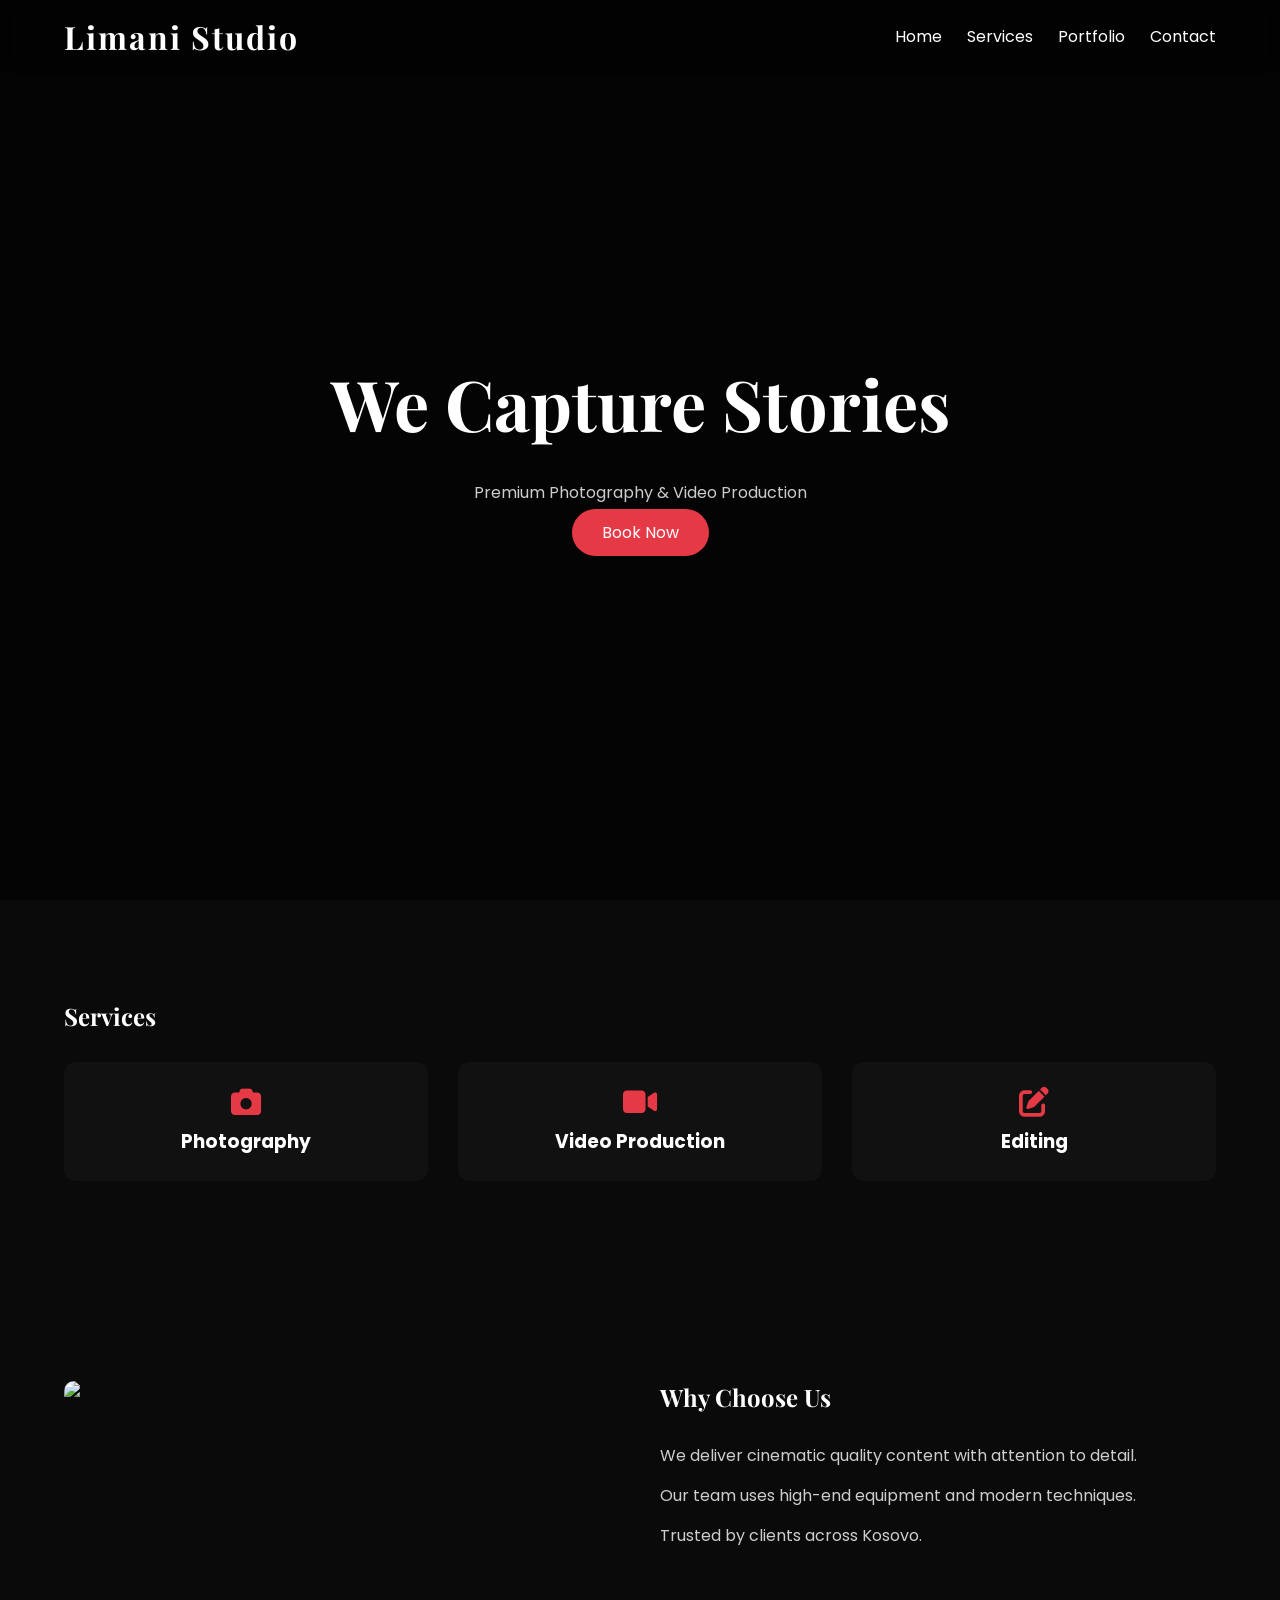
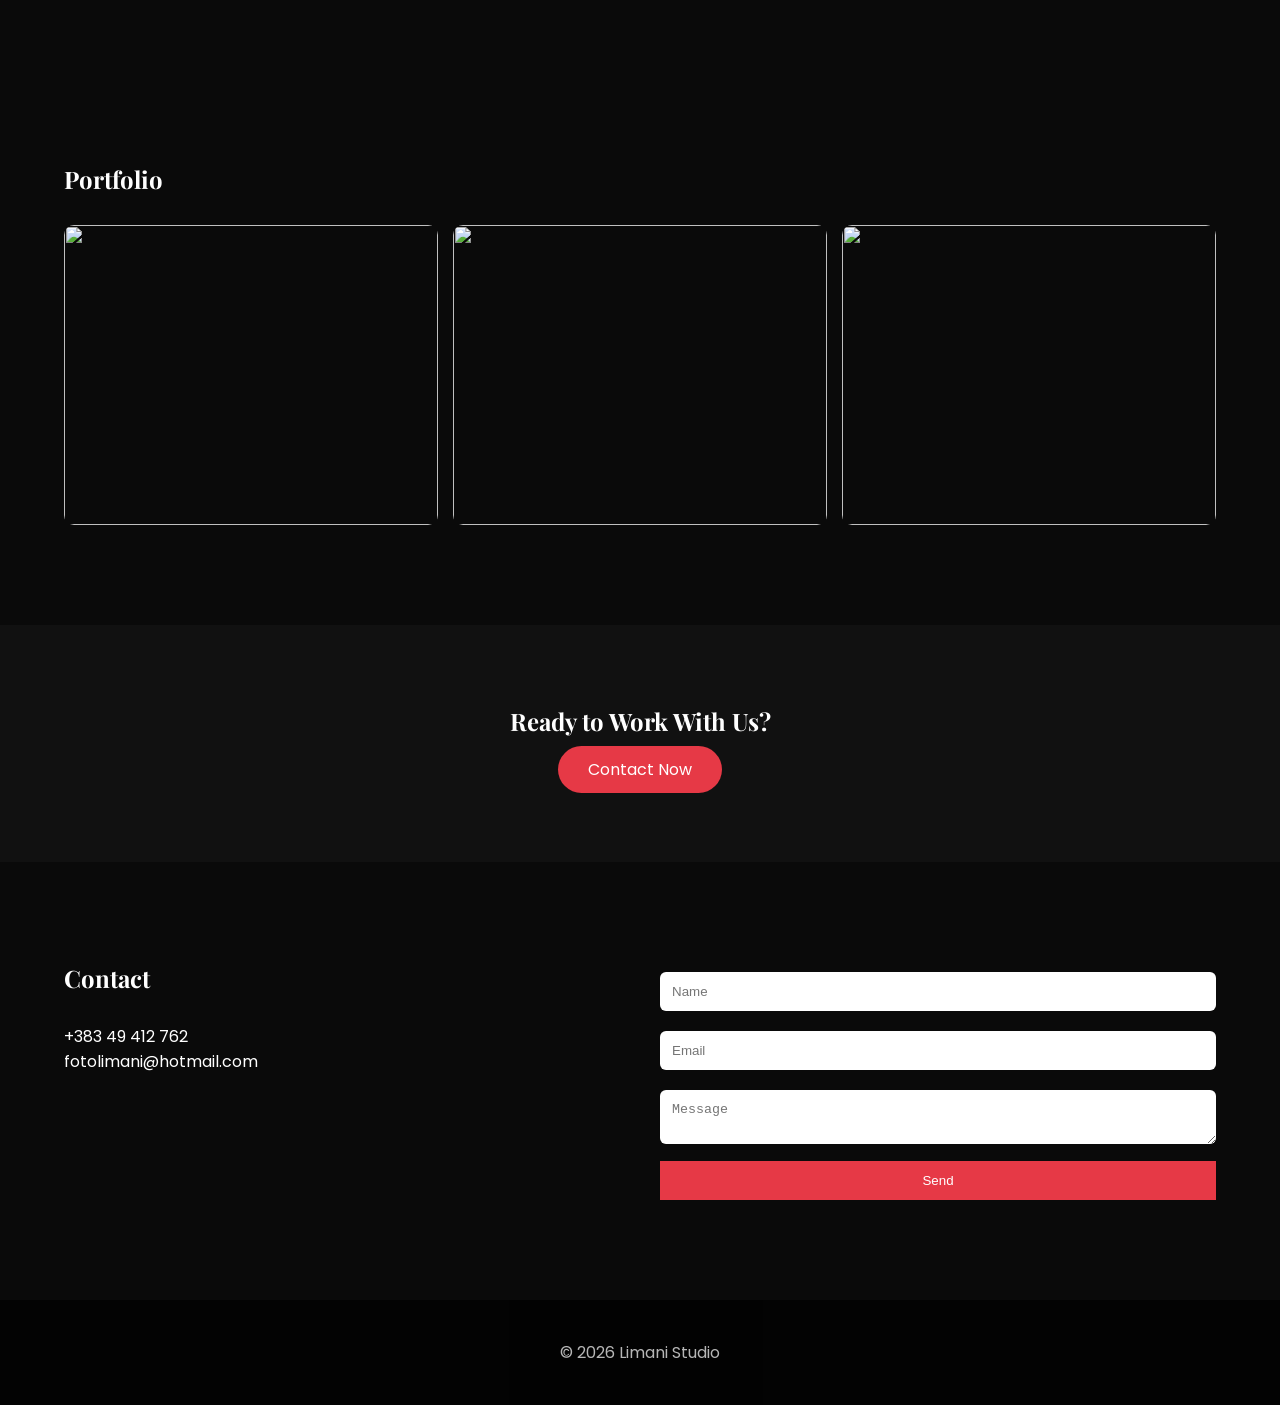
==== index.html @ d1610b99 "Add files via upload" ====
<!DOCTYPE html>
<html lang="sq">
<head>
<meta charset="UTF-8">
<meta name="viewport" content="width=device-width, initial-scale=1.0">

<title>Limani Studio | Photography & Production</title>

<!-- FONTS -->
<link href="https://fonts.googleapis.com/css2?family=Playfair+Display:wght@500;700&family=Poppins:wght@300;400;500;600&display=swap" rel="stylesheet">

<!-- ICONS -->
<link rel="stylesheet" href="https://cdnjs.cloudflare.com/ajax/libs/font-awesome/6.5.0/css/all.min.css">

<style>

/* RESET */
*{margin:0;padding:0;box-sizing:border-box;}

body{
    font-family:'Poppins',sans-serif;
    background:#0a0a0a;
    color:#fff;
    scroll-behavior:smooth;
}

.container{
    width:90%;
    max-width:1200px;
    margin:auto;
}

/* HEADER */
header{
    position:fixed;
    width:100%;
    top:0;
    z-index:1000;
    transition:0.3s;
    background:rgba(0,0,0,0.4);
    backdrop-filter:blur(10px);
}

header.scrolled{
    background:#000;
}

header .container{
    display:flex;
    justify-content:space-between;
    align-items:center;
    padding:15px 0;
}

h1{
    font-family:'Playfair Display',serif;
    letter-spacing:2px;
}

h1 a{
    color: inherit;
    text-decoration:none;
    cursor:pointer;
}

nav ul{
    display:flex;
    list-style:none;
}

nav ul li{
    margin-left:25px;
}

nav a{
    color:#fff;
    text-decoration:none;
    position:relative;
}

nav a::after{
    content:"";
    position:absolute;
    width:0%;
    height:2px;
    background:#e63946;
    left:0;
    bottom:-5px;
    transition:0.3s;
}

nav a:hover::after{
    width:100%;
}

/* HERO */
.hero{
    height:100vh;
    background:url('https://images.unsplash.com/photo-1500530855697-b586d89ba3ee') center/cover no-repeat;
    display:flex;
    align-items:center;
    justify-content:center;
    text-align:center;
    position:relative;
}

.hero::before{
    content:"";
    position:absolute;
    width:100%;
    height:100%;
    background:rgba(0,0,0,0.6);
}

.hero-content{
    position:relative;
    z-index:2;
}

.hero h2{
    font-size:70px;
    font-family:'Playfair Display',serif;
}

.hero p{
    margin:15px 0;
    opacity:0.8;
}

.btn{
    padding:12px 30px;
    background:#e63946;
    color:#fff;
    text-decoration:none;
    border-radius:30px;
    transition:0.3s;
}

.btn:hover{
    background:#ff4d5a;
}

/* SECTIONS */
section{
    padding:100px 0;
}

h2{
    font-family:'Playfair Display',serif;
    margin-bottom:30px;
}

/* SERVICES */
.services-grid{
    display:grid;
    grid-template-columns:repeat(auto-fit,minmax(250px,1fr));
    gap:30px;
}

.service{
    background:#111;
    padding:25px;
    border-radius:12px;
    text-align:center;
    transition:0.3s;
}

.service:hover{
    transform:translateY(-10px);
}

.service i{
    font-size:30px;
    margin-bottom:10px;
    color:#e63946;
}

/* WHY US */
.why{
    display:grid;
    grid-template-columns:1fr 1fr;
    gap:40px;
}

.why img{
    width:100%;
    border-radius:10px;
}

.why-text p{
    margin-bottom:15px;
    opacity:0.8;
}

/* PORTFOLIO */
.gallery{
    display:grid;
    grid-template-columns:repeat(auto-fit,minmax(250px,1fr));
    gap:15px;
}

.gallery img{
    width:100%;
    height:300px;
    object-fit:cover;
    border-radius:10px;
    transition:0.4s;
}

.gallery img:hover{
    transform:scale(1.05);
    filter:brightness(70%);
}

/* CTA */
.cta{
    text-align:center;
    background:#111;
    padding:80px 20px;
}

.cta h2{
    margin-bottom:20px;
}

/* CONTACT */
.contact-grid{
    display:grid;
    grid-template-columns:1fr 1fr;
    gap:40px;
}

.contact-form input,
.contact-form textarea{
    width:100%;
    padding:12px;
    margin:10px 0;
    border:none;
    border-radius:6px;
}

.contact-form button{
    width:100%;
    padding:12px;
    background:#e63946;
    border:none;
    color:white;
}

.contact-info a:hover{
    color:#e63946;
}

/* FOOTER */
footer{
    background:#000;
    padding:40px 0;
    text-align:center;
    opacity:0.7;
}

/* ANIMATION */
.fade{
    opacity:0;
    transform:translateY(20px);
    transition:1s;
}

.fade.show{
    opacity:1;
    transform:translateY(0);
}

/* RESPONSIVE */
@media(max-width:768px){
    .hero h2{font-size:40px;}
    .why{grid-template-columns:1fr;}
    .contact-grid{grid-template-columns:1fr;}
}

</style>
</head>

<body>

<header>
<div class="container">
<h1>Limani Studio</h1>
<nav>
<ul>
<li><a href="#home">Home</a></li>
<li><a href="#services">Services</a></li>
<li><a href="#portfolio">Portfolio</a></li>
<li><a href="#contact">Contact</a></li>
</ul>
</nav>
</div>
</header>

<section id="home" class="hero">
<div class="hero-content fade">
<h2>We Capture Stories</h2>
<p>Premium Photography & Video Production</p>
<a href="#contact" class="btn">Book Now</a>
</div>
</section>

<section id="services" class="fade">
<div class="container">
<h2>Services</h2>
<div class="services-grid">
<div class="service"><i class="fas fa-camera"></i><h3>Photography</h3></div>
<div class="service"><i class="fas fa-video"></i><h3>Video Production</h3></div>
<div class="service"><i class="fas fa-edit"></i><h3>Editing</h3></div>
</div>
</div>
</section>

<section class="fade">
<div class="container why">
<img src="https://images.unsplash.com/photo-1492724441997-5dc865305da7">
<div class="why-text">
<h2>Why Choose Us</h2>
<p>We deliver cinematic quality content with attention to detail.</p>
<p>Our team uses high-end equipment and modern techniques.</p>
<p>Trusted by clients across Kosovo.</p>
</div>
</div>
</section>

<section id="portfolio" class="fade">
<div class="container">
<h2>Portfolio</h2>
<div class="gallery">
<img src="https://images.unsplash.com/photo-1500534314209-a25ddb2bd429">
<img src="https://images.unsplash.com/photo-1472214103451-9374bd1c798e">
<img src="https://images.unsplash.com/photo-1492724441997-5dc865305da7">
</div>
</div>
</section>

<section class="cta fade">
<h2>Ready to Work With Us?</h2>
<a href="#contact" class="btn">Contact Now</a>
</section>

<section id="contact" class="fade">
<div class="container contact-grid">
<div>
<h2>Contact</h2>
<p>+383 49 412 762</p>
<p>fotolimani@hotmail.com</p>
</div>
<div class="contact-form">
<form action="https://formspree.io/f/xzdkevre" method="POST">
<input type="text" name="name" placeholder="Name">
<input type="email" name="email" placeholder="Email">
<textarea name="message" placeholder="Message"></textarea>
<button>Send</button>
</form>
</div>
</div>
</section>

<footer>
<p>&copy; 2026 Limani Studio</p>
</footer>

<script>

// Header scroll
window.addEventListener('scroll',()=>{
document.querySelector('header').classList.toggle('scrolled',window.scrollY>50);
});

// Fade animation
const fades=document.querySelectorAll('.fade');

window.addEventListener('scroll',()=>{
fades.forEach(el=>{
const top=el.getBoundingClientRect().top;
if(top<window.innerHeight-100){
el.classList.add('show');
}
});
});

</script>

</body>
</html>
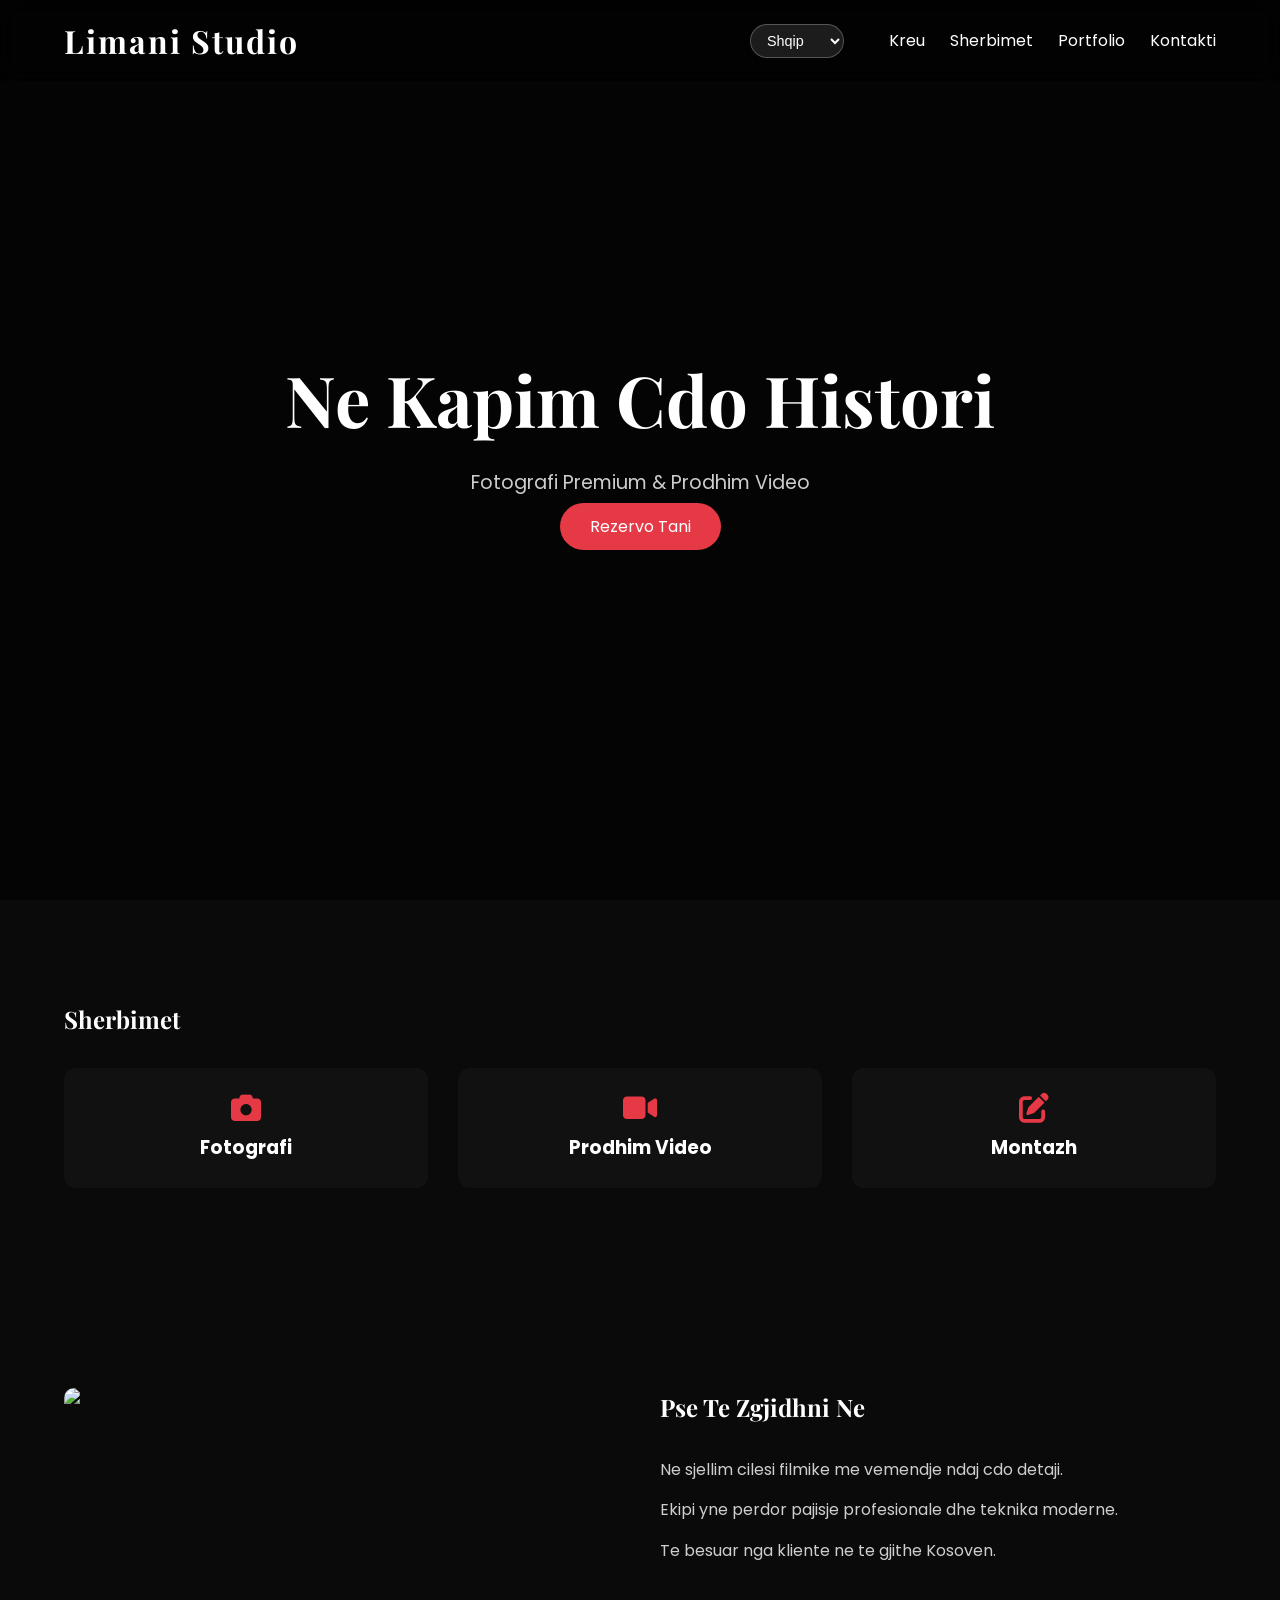
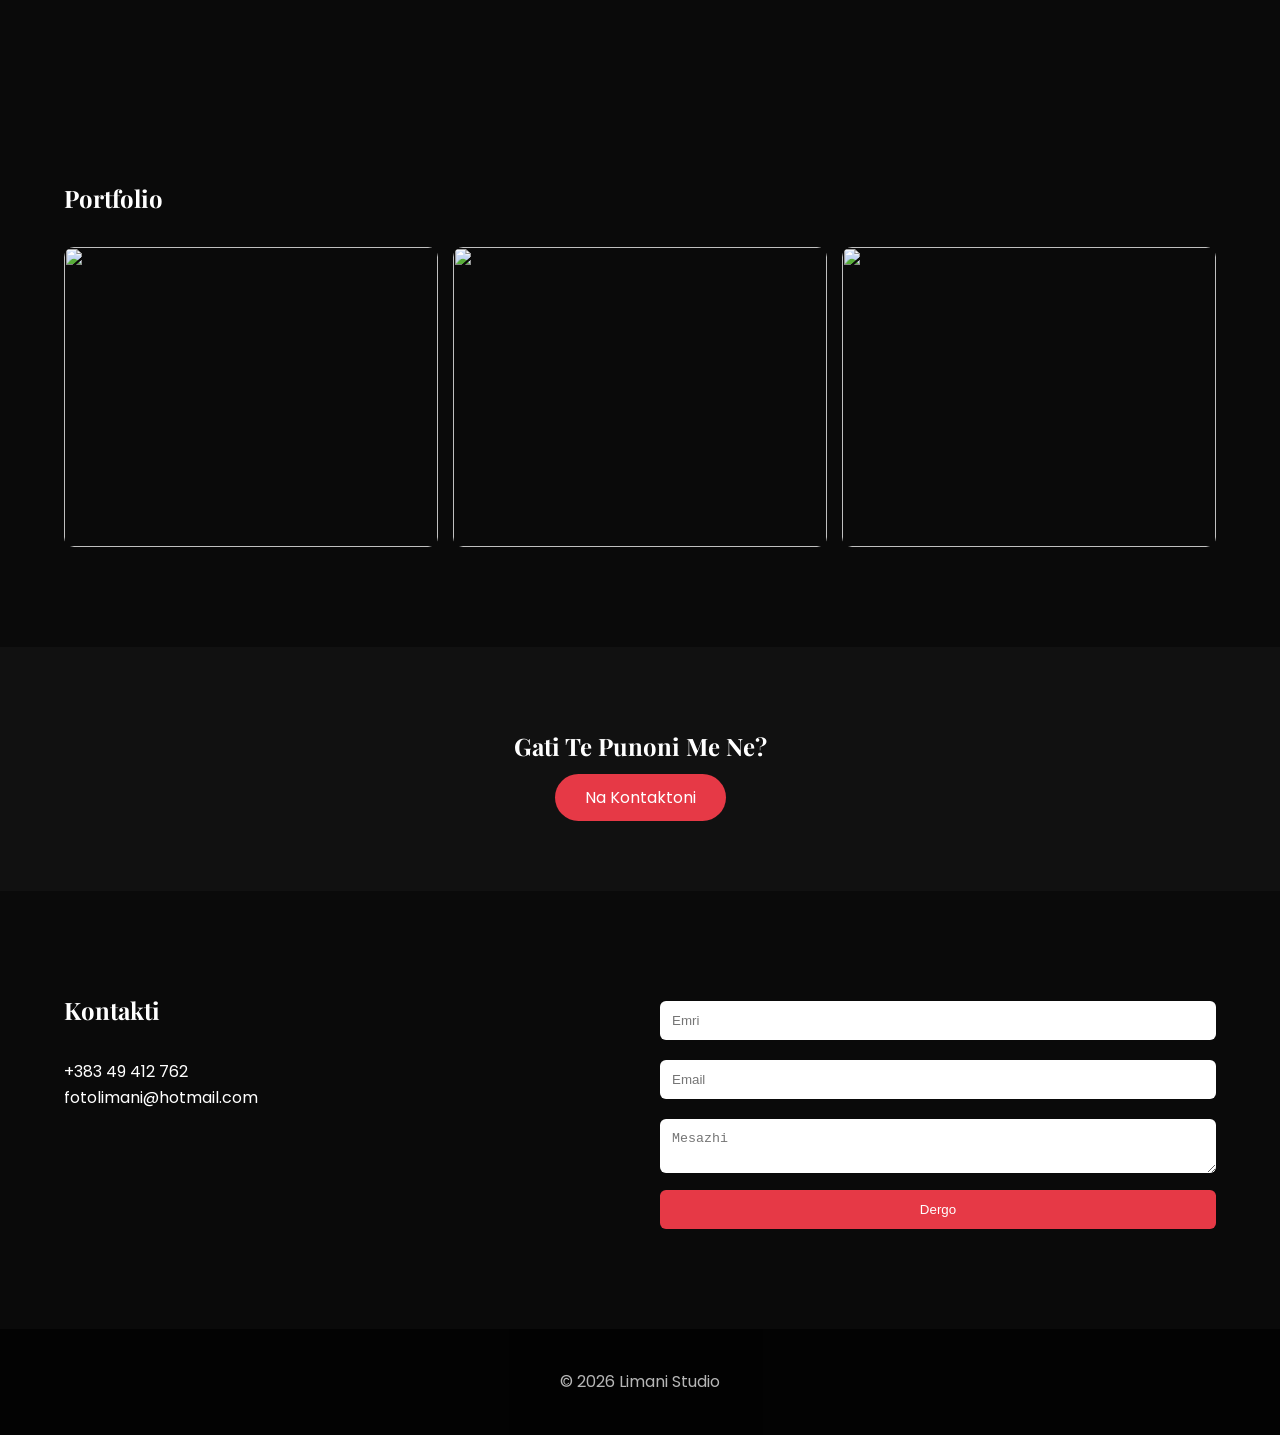
==== commit 6e65e928: "Add files via upload" ====
--- a/index.html
+++ b/index.html
@@ -21,6 +21,8 @@
     font-family:'Poppins',sans-serif;
     background:#0a0a0a;
     color:#fff;
+    line-height:1.6;
+    overflow-x:hidden;
     scroll-behavior:smooth;
 }
 
@@ -50,6 +52,8 @@
     justify-content:space-between;
     align-items:center;
     padding:15px 0;
+    position:relative;
+    gap:20px;
 }
 
 h1{
@@ -66,6 +70,7 @@
 nav ul{
     display:flex;
     list-style:none;
+    align-items:center;
 }
 
 nav ul li{
@@ -93,6 +98,36 @@
     width:100%;
 }
 
+.menu-toggle{
+    display:none;
+    border:none;
+    background:transparent;
+    color:#fff;
+    font-size:26px;
+    cursor:pointer;
+}
+
+.header-actions{
+    display:flex;
+    align-items:center;
+    gap:12px;
+    margin-left:auto;
+}
+
+.language-switcher{
+    background:rgba(255,255,255,0.1);
+    border:1px solid rgba(255,255,255,0.25);
+    color:#fff;
+    border-radius:20px;
+    padding:7px 12px;
+    font-size:0.9rem;
+    outline:none;
+}
+
+.language-switcher option{
+    color:#111;
+}
+
 /* HERO */
 .hero{
     height:100vh;
@@ -118,12 +153,14 @@
 }
 
 .hero h2{
-    font-size:70px;
+    font-size:clamp(2.3rem,7vw,4.4rem);
+    line-height:1.1;
     font-family:'Playfair Display',serif;
 }
 
 .hero p{
     margin:15px 0;
+    font-size:clamp(1rem,2.2vw,1.2rem);
     opacity:0.8;
 }
 
@@ -142,7 +179,7 @@
 
 /* SECTIONS */
 section{
-    padding:100px 0;
+    padding:clamp(70px,10vw,100px) 0;
 }
 
 h2{
@@ -201,7 +238,7 @@
 
 .gallery img{
     width:100%;
-    height:300px;
+    height:clamp(220px,32vw,300px);
     object-fit:cover;
     border-radius:10px;
     transition:0.4s;
@@ -244,6 +281,7 @@
     padding:12px;
     background:#e63946;
     border:none;
+    border-radius:6px;
     color:white;
 }
 
@@ -272,10 +310,110 @@
 }
 
 /* RESPONSIVE */
+@media(max-width:992px){
+    .hero{
+        min-height:100svh;
+        height:auto;
+        padding:120px 0 80px;
+    }
+
+    .why{
+        grid-template-columns:1fr;
+    }
+}
+
 @media(max-width:768px){
-    .hero h2{font-size:40px;}
-    .why{grid-template-columns:1fr;}
-    .contact-grid{grid-template-columns:1fr;}
+    header .container{
+        padding:14px 0;
+    }
+
+    .header-actions{
+        gap:10px;
+    }
+
+    .language-switcher{
+        padding:6px 10px;
+        font-size:0.85rem;
+    }
+
+    .menu-toggle{
+        display:block;
+    }
+
+    nav{
+        position:absolute;
+        top:100%;
+        left:0;
+        width:100%;
+        background:rgba(0,0,0,0.95);
+        border-top:1px solid rgba(255,255,255,0.08);
+    }
+
+    nav ul{
+        flex-direction:column;
+        align-items:stretch;
+        max-height:0;
+        opacity:0;
+        overflow:hidden;
+        transition:max-height 0.35s ease, opacity 0.25s ease;
+    }
+
+    nav.open ul{
+        max-height:320px;
+        opacity:1;
+        padding:8px 0;
+    }
+
+    nav ul li{
+        margin:0;
+        border-top:1px solid rgba(255,255,255,0.08);
+    }
+
+    nav ul li a{
+        display:block;
+        padding:14px 5%;
+    }
+
+    .contact-grid{
+        grid-template-columns:1fr;
+    }
+
+    .gallery{
+        grid-template-columns:repeat(auto-fit,minmax(180px,1fr));
+    }
+}
+
+@media(max-width:480px){
+    .container{
+        width:92%;
+    }
+
+    h1{
+        font-size:1.2rem;
+    }
+
+    .header-actions{
+        gap:8px;
+    }
+
+    .language-switcher{
+        width:72px;
+    }
+
+    .hero{
+        min-height:92svh;
+        padding:110px 0 60px;
+    }
+
+    .btn{
+        display:inline-block;
+        width:100%;
+        max-width:260px;
+    }
+
+    section{
+        padding:65px 0;
+    }
 }
 
 </style>
@@ -286,12 +424,19 @@
 <header>
 <div class="container">
 <h1>Limani Studio</h1>
+<div class="header-actions">
+<select id="languageSwitcher" class="language-switcher" aria-label="Select language">
+<option value="sq">Shqip</option>
+<option value="en">English</option>
+</select>
+<button class="menu-toggle" aria-label="Open menu" aria-expanded="false"><i class="fas fa-bars"></i></button>
+</div>
 <nav>
 <ul>
-<li><a href="#home">Home</a></li>
-<li><a href="#services">Services</a></li>
-<li><a href="#portfolio">Portfolio</a></li>
-<li><a href="#contact">Contact</a></li>
+<li><a href="#home" data-i18n="navHome">Kreu</a></li>
+<li><a href="#services" data-i18n="navServices">Sherbimet</a></li>
+<li><a href="#portfolio" data-i18n="navPortfolio">Portfolio</a></li>
+<li><a href="#contact" data-i18n="navContact">Kontakti</a></li>
 </ul>
 </nav>
 </div>
@@ -299,19 +444,19 @@
 
 <section id="home" class="hero">
 <div class="hero-content fade">
-<h2>We Capture Stories</h2>
-<p>Premium Photography & Video Production</p>
-<a href="#contact" class="btn">Book Now</a>
+<h2 data-i18n="heroTitle">Ne Kapim Cdo Histori</h2>
+<p data-i18n="heroSubtitle">Fotografi Premium & Prodhim Video</p>
+<a href="#contact" class="btn" data-i18n="bookNow">Rezervo Tani</a>
 </div>
 </section>
 
 <section id="services" class="fade">
 <div class="container">
-<h2>Services</h2>
+<h2 data-i18n="servicesTitle">Sherbimet</h2>
 <div class="services-grid">
-<div class="service"><i class="fas fa-camera"></i><h3>Photography</h3></div>
-<div class="service"><i class="fas fa-video"></i><h3>Video Production</h3></div>
-<div class="service"><i class="fas fa-edit"></i><h3>Editing</h3></div>
+<div class="service"><i class="fas fa-camera"></i><h3 data-i18n="servicePhoto">Fotografi</h3></div>
+<div class="service"><i class="fas fa-video"></i><h3 data-i18n="serviceVideo">Prodhim Video</h3></div>
+<div class="service"><i class="fas fa-edit"></i><h3 data-i18n="serviceEdit">Montazh</h3></div>
 </div>
 </div>
 </section>
@@ -320,17 +465,17 @@
 <div class="container why">
 <img src="https://images.unsplash.com/photo-1492724441997-5dc865305da7">
 <div class="why-text">
-<h2>Why Choose Us</h2>
-<p>We deliver cinematic quality content with attention to detail.</p>
-<p>Our team uses high-end equipment and modern techniques.</p>
-<p>Trusted by clients across Kosovo.</p>
+<h2 data-i18n="whyTitle">Pse Te Zgjidhni Ne</h2>
+<p data-i18n="whyP1">Ne sjellim cilesi filmike me vemendje ndaj cdo detaji.</p>
+<p data-i18n="whyP2">Ekipi yne perdor pajisje profesionale dhe teknika moderne.</p>
+<p data-i18n="whyP3">Te besuar nga kliente ne te gjithe Kosoven.</p>
 </div>
 </div>
 </section>
 
 <section id="portfolio" class="fade">
 <div class="container">
-<h2>Portfolio</h2>
+<h2 data-i18n="portfolioTitle">Portfolio</h2>
 <div class="gallery">
 <img src="https://images.unsplash.com/photo-1500534314209-a25ddb2bd429">
 <img src="https://images.unsplash.com/photo-1472214103451-9374bd1c798e">
@@ -340,30 +485,30 @@
 </section>
 
 <section class="cta fade">
-<h2>Ready to Work With Us?</h2>
-<a href="#contact" class="btn">Contact Now</a>
+<h2 data-i18n="ctaTitle">Gati Te Punoni Me Ne?</h2>
+<a href="#contact" class="btn" data-i18n="contactNow">Na Kontaktoni</a>
 </section>
 
 <section id="contact" class="fade">
 <div class="container contact-grid">
 <div>
-<h2>Contact</h2>
+<h2 data-i18n="contactTitle">Kontakti</h2>
 <p>+383 49 412 762</p>
 <p>fotolimani@hotmail.com</p>
 </div>
 <div class="contact-form">
 <form action="https://formspree.io/f/xzdkevre" method="POST">
-<input type="text" name="name" placeholder="Name">
-<input type="email" name="email" placeholder="Email">
-<textarea name="message" placeholder="Message"></textarea>
-<button>Send</button>
+<input type="text" name="name" placeholder="Emri" data-i18n-placeholder="namePlaceholder">
+<input type="email" name="email" placeholder="Email" data-i18n-placeholder="emailPlaceholder">
+<textarea name="message" placeholder="Mesazhi" data-i18n-placeholder="messagePlaceholder"></textarea>
+<button data-i18n="sendBtn">Dergo</button>
 </form>
 </div>
 </div>
 </section>
 
 <footer>
-<p>&copy; 2026 Limani Studio</p>
+<p data-i18n="footerText">&copy; 2026 Limani Studio</p>
 </footer>
 
 <script>
@@ -371,6 +516,114 @@
 // Header scroll
 window.addEventListener('scroll',()=>{
 document.querySelector('header').classList.toggle('scrolled',window.scrollY>50);
+});
+
+// Language switcher
+const languageSwitcher=document.getElementById('languageSwitcher');
+
+const translations={
+sq:{
+pageTitle:'Limani Studio | Fotografi & Prodhim',
+navHome:'Kreu',
+navServices:'Sherbimet',
+navPortfolio:'Portfolio',
+navContact:'Kontakti',
+heroTitle:'Ne Kapim Cdo Histori',
+heroSubtitle:'Fotografi Premium & Prodhim Video',
+bookNow:'Rezervo Tani',
+servicesTitle:'Sherbimet',
+servicePhoto:'Fotografi',
+serviceVideo:'Prodhim Video',
+serviceEdit:'Montazh',
+whyTitle:'Pse Te Zgjidhni Ne',
+whyP1:'Ne sjellim cilesi filmike me vemendje ndaj cdo detaji.',
+whyP2:'Ekipi yne perdor pajisje profesionale dhe teknika moderne.',
+whyP3:'Te besuar nga kliente ne te gjithe Kosoven.',
+portfolioTitle:'Portfolio',
+ctaTitle:'Gati Te Punoni Me Ne?',
+contactNow:'Na Kontaktoni',
+contactTitle:'Kontakti',
+namePlaceholder:'Emri',
+emailPlaceholder:'Email',
+messagePlaceholder:'Mesazhi',
+sendBtn:'Dergo',
+footerText:'© 2026 Limani Studio'
+},
+en:{
+pageTitle:'Limani Studio | Photography & Production',
+navHome:'Home',
+navServices:'Services',
+navPortfolio:'Portfolio',
+navContact:'Contact',
+heroTitle:'We Capture Stories',
+heroSubtitle:'Premium Photography & Video Production',
+bookNow:'Book Now',
+servicesTitle:'Services',
+servicePhoto:'Photography',
+serviceVideo:'Video Production',
+serviceEdit:'Editing',
+whyTitle:'Why Choose Us',
+whyP1:'We deliver cinematic quality content with attention to detail.',
+whyP2:'Our team uses high-end equipment and modern techniques.',
+whyP3:'Trusted by clients across Kosovo.',
+portfolioTitle:'Portfolio',
+ctaTitle:'Ready to Work With Us?',
+contactNow:'Contact Now',
+contactTitle:'Contact',
+namePlaceholder:'Name',
+emailPlaceholder:'Email',
+messagePlaceholder:'Message',
+sendBtn:'Send',
+footerText:'© 2026 Limani Studio'
+}
+};
+
+function applyLanguage(lang){
+const safeLang=translations[lang]?lang:'sq';
+document.documentElement.lang=safeLang;
+document.title=translations[safeLang].pageTitle;
+
+document.querySelectorAll('[data-i18n]').forEach(el=>{
+const key=el.getAttribute('data-i18n');
+if(translations[safeLang][key]){
+el.textContent=translations[safeLang][key];
+}
+});
+
+document.querySelectorAll('[data-i18n-placeholder]').forEach(el=>{
+const key=el.getAttribute('data-i18n-placeholder');
+if(translations[safeLang][key]){
+el.setAttribute('placeholder',translations[safeLang][key]);
+}
+});
+
+languageSwitcher.value=safeLang;
+localStorage.setItem('siteLanguage',safeLang);
+}
+
+const savedLang=localStorage.getItem('siteLanguage')||'sq';
+applyLanguage(savedLang);
+
+languageSwitcher.addEventListener('change',e=>{
+applyLanguage(e.target.value);
+});
+
+// Mobile menu toggle
+const menuToggle=document.querySelector('.menu-toggle');
+const nav=document.querySelector('nav');
+
+menuToggle.addEventListener('click',()=>{
+const isOpen=nav.classList.toggle('open');
+menuToggle.setAttribute('aria-expanded',String(isOpen));
+});
+
+document.querySelectorAll('nav a').forEach(link=>{
+link.addEventListener('click',()=>{
+if(nav.classList.contains('open')){
+nav.classList.remove('open');
+menuToggle.setAttribute('aria-expanded','false');
+}
+});
 });
 
 // Fade animation
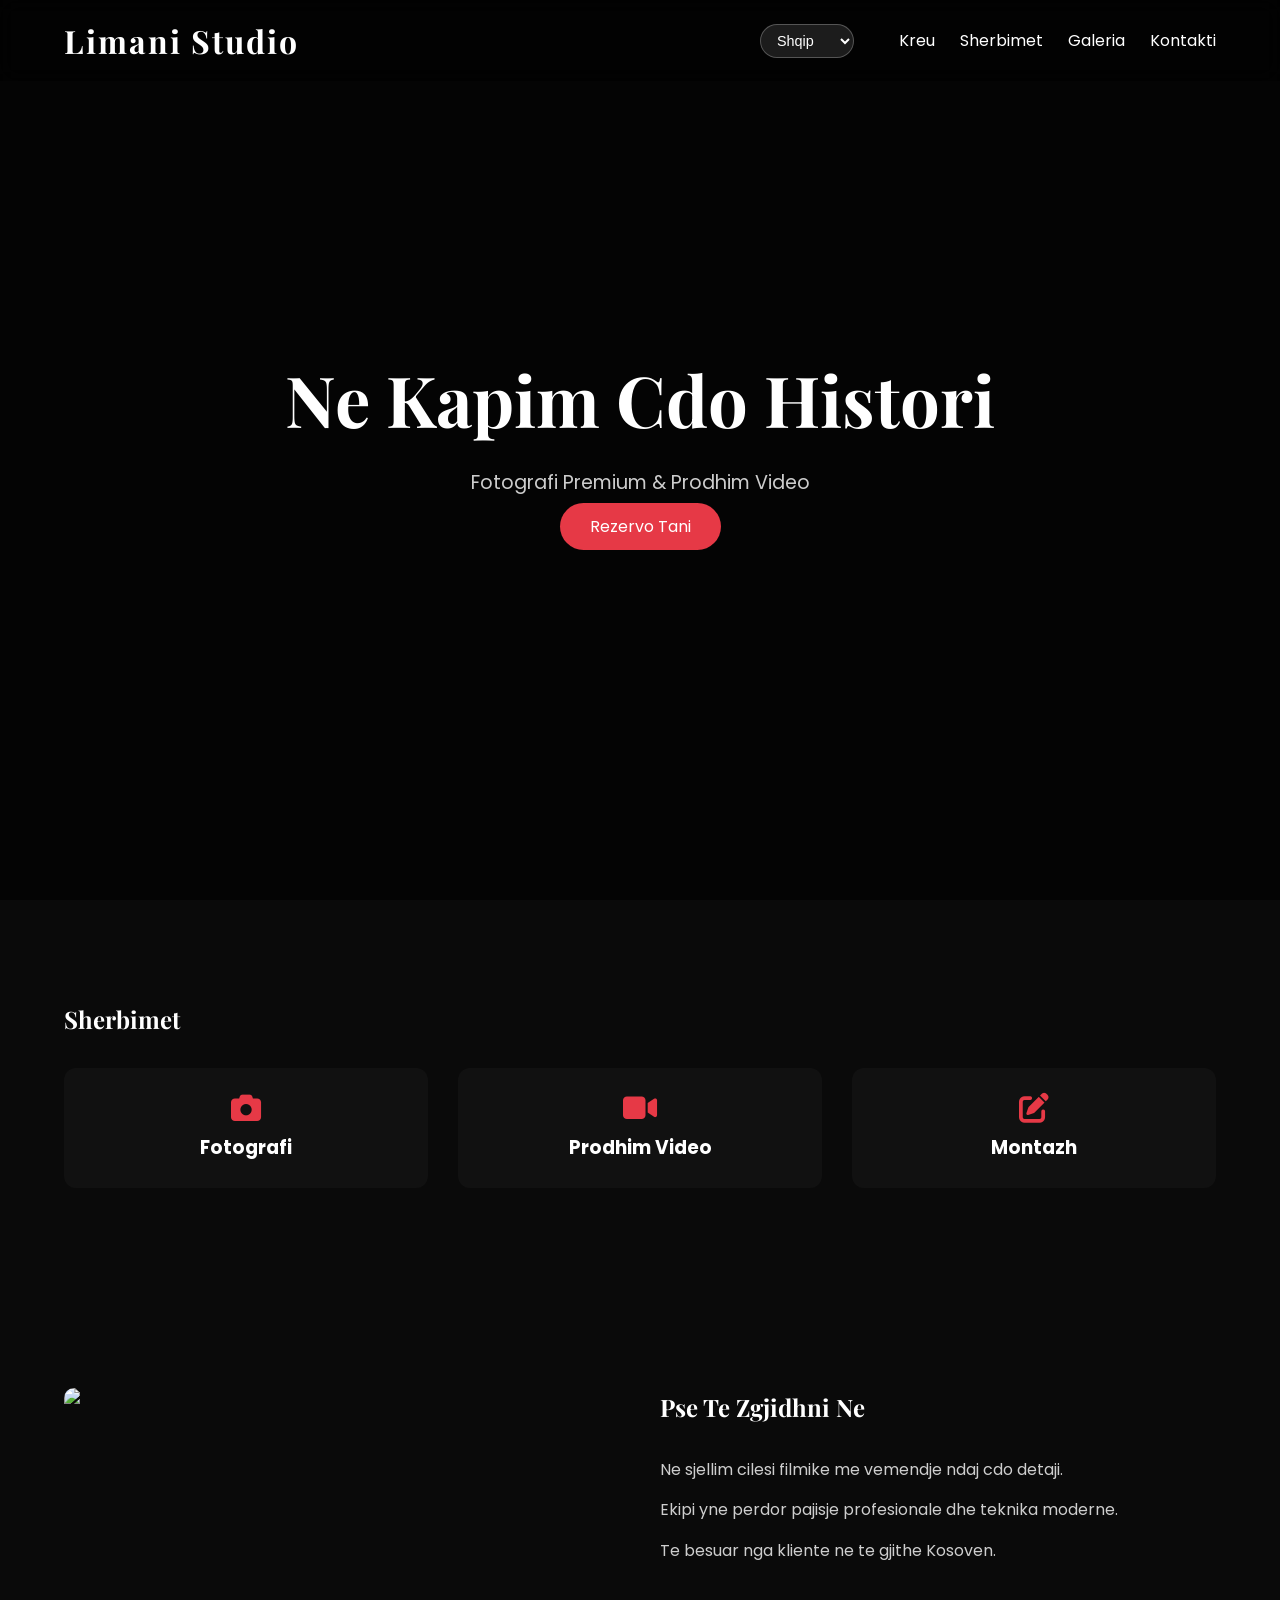
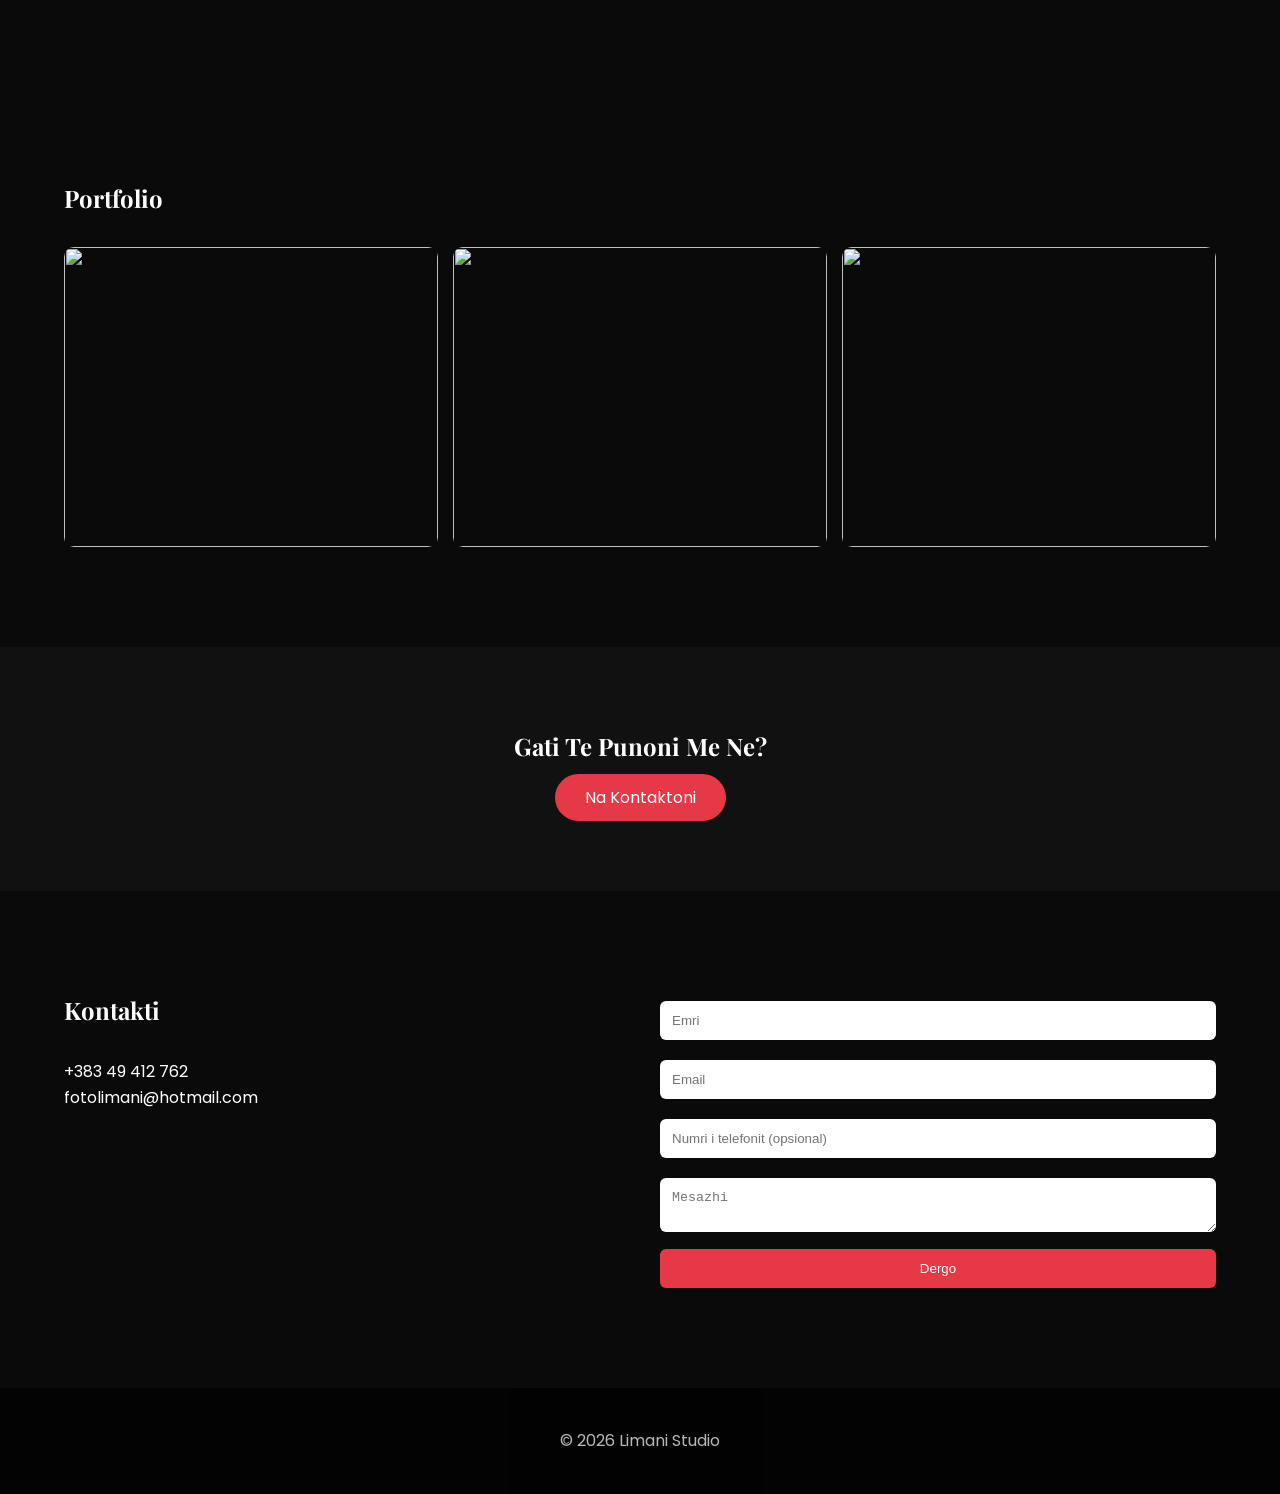
==== commit 903fe093: "Add files via upload" ====
--- a/index.html
+++ b/index.html
@@ -500,6 +500,7 @@
 <form action="https://formspree.io/f/xzdkevre" method="POST">
 <input type="text" name="name" placeholder="Emri" data-i18n-placeholder="namePlaceholder">
 <input type="email" name="email" placeholder="Email" data-i18n-placeholder="emailPlaceholder">
+<input type="tel" name="phone" placeholder="Numri i telefonit (opsional)" data-i18n-placeholder="phonePlaceholder">
 <textarea name="message" placeholder="Mesazhi" data-i18n-placeholder="messagePlaceholder"></textarea>
 <button data-i18n="sendBtn">Dergo</button>
 </form>
@@ -526,7 +527,7 @@
 pageTitle:'Limani Studio | Fotografi & Prodhim',
 navHome:'Kreu',
 navServices:'Sherbimet',
-navPortfolio:'Portfolio',
+navPortfolio:'Galeria',
 navContact:'Kontakti',
 heroTitle:'Ne Kapim Cdo Histori',
 heroSubtitle:'Fotografi Premium & Prodhim Video',
@@ -545,6 +546,7 @@
 contactTitle:'Kontakti',
 namePlaceholder:'Emri',
 emailPlaceholder:'Email',
+phonePlaceholder:'Numri i telefonit (opsional)',
 messagePlaceholder:'Mesazhi',
 sendBtn:'Dergo',
 footerText:'© 2026 Limani Studio'
@@ -553,7 +555,7 @@
 pageTitle:'Limani Studio | Photography & Production',
 navHome:'Home',
 navServices:'Services',
-navPortfolio:'Portfolio',
+navPortfolio:'Gallery',
 navContact:'Contact',
 heroTitle:'We Capture Stories',
 heroSubtitle:'Premium Photography & Video Production',
@@ -572,6 +574,7 @@
 contactTitle:'Contact',
 namePlaceholder:'Name',
 emailPlaceholder:'Email',
+phonePlaceholder:'Phone number (optional)',
 messagePlaceholder:'Message',
 sendBtn:'Send',
 footerText:'© 2026 Limani Studio'
@@ -639,6 +642,29 @@
 });
 
 </script>
+<script src="https://upload-widget.cloudinary.com/global/all.js"></script>
+
+<script>
+function openUpload(){
+  cloudinary.openUploadWidget({
+    cloudName: 'YOUR_CLOUD_NAME',
+    uploadPreset: 'YOUR_UPLOAD_PRESET',
+    multiple: true
+  },
+  (error, result) => {
+    if (!error && result && result.event === "success") {
+      const img = document.createElement("img");
+      img.src = result.info.secure_url;
+      img.style.width = "100%";
+      img.style.height = "300px";
+      img.style.objectFit = "cover";
+      img.style.borderRadius = "10px";
+
+      document.querySelector(".gallery").appendChild(img);
+    }
+  });
+}
+</script>
 
 </body>
 </html>
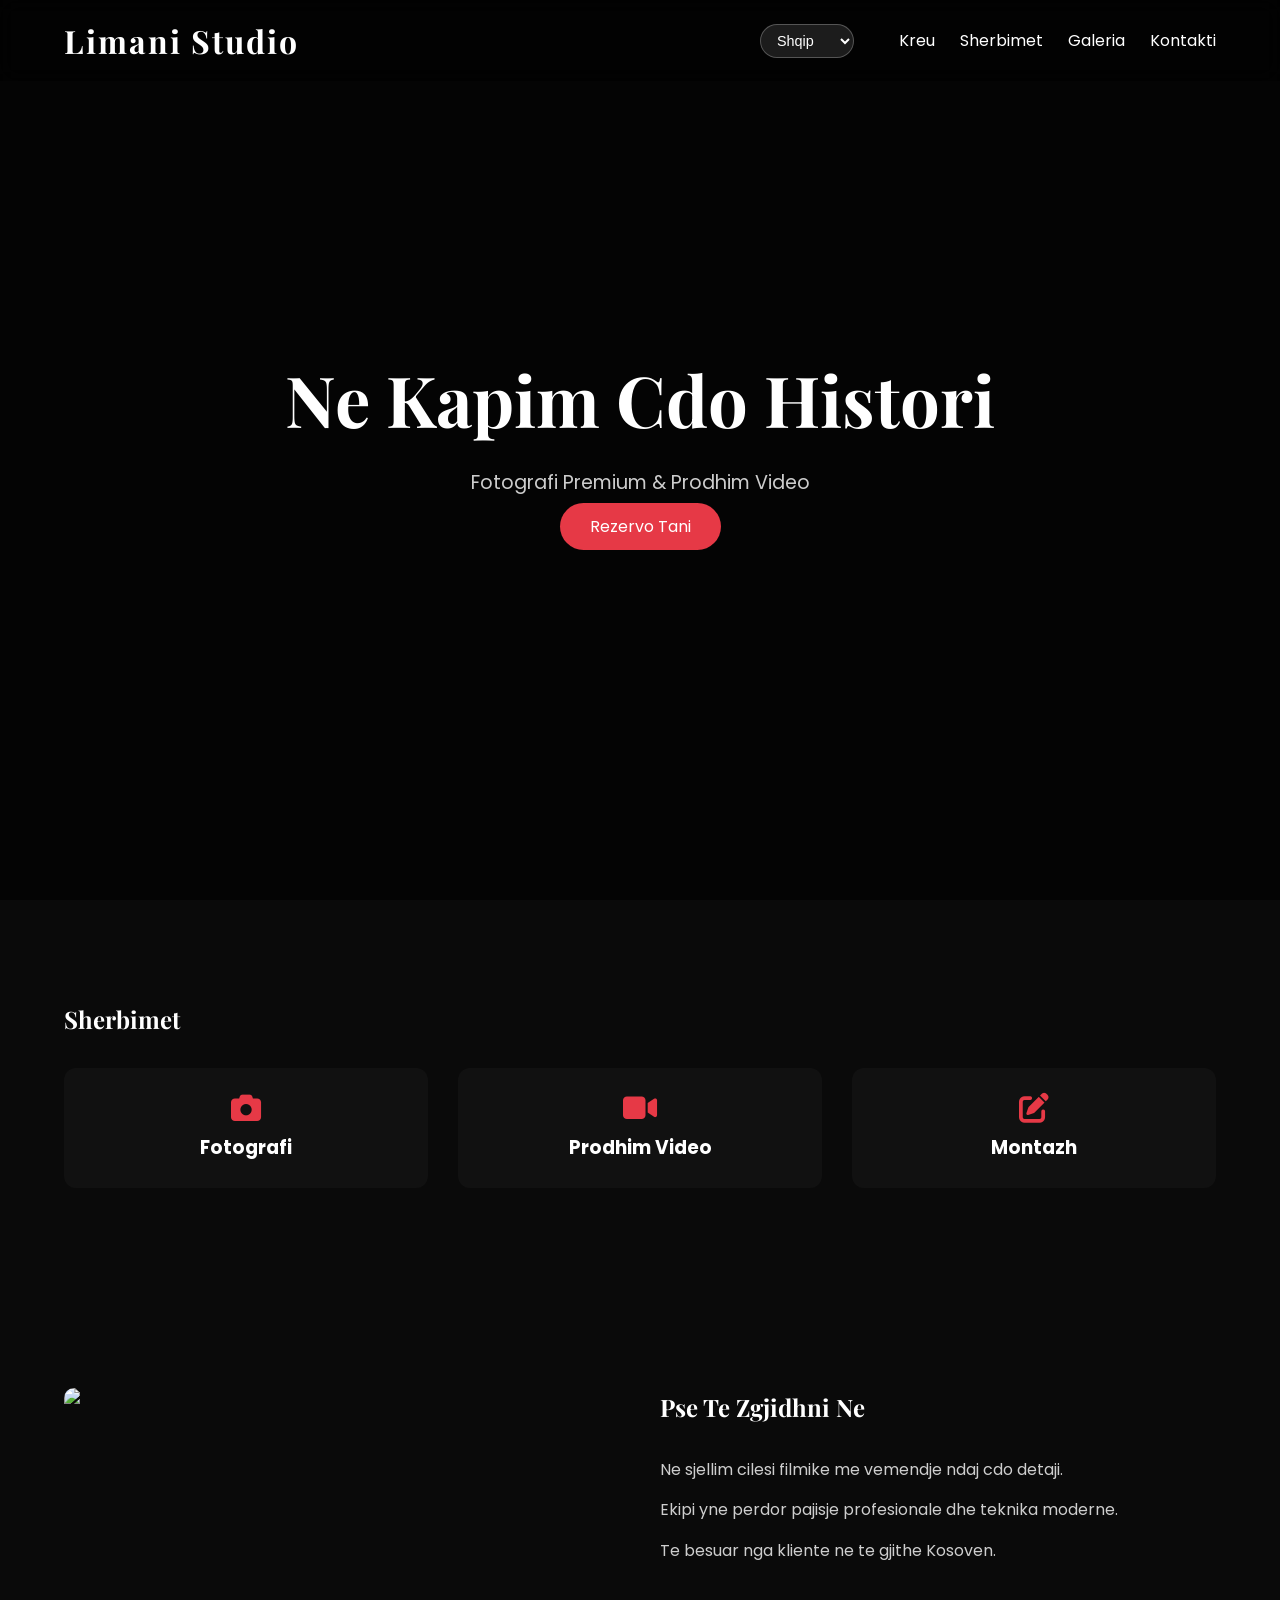
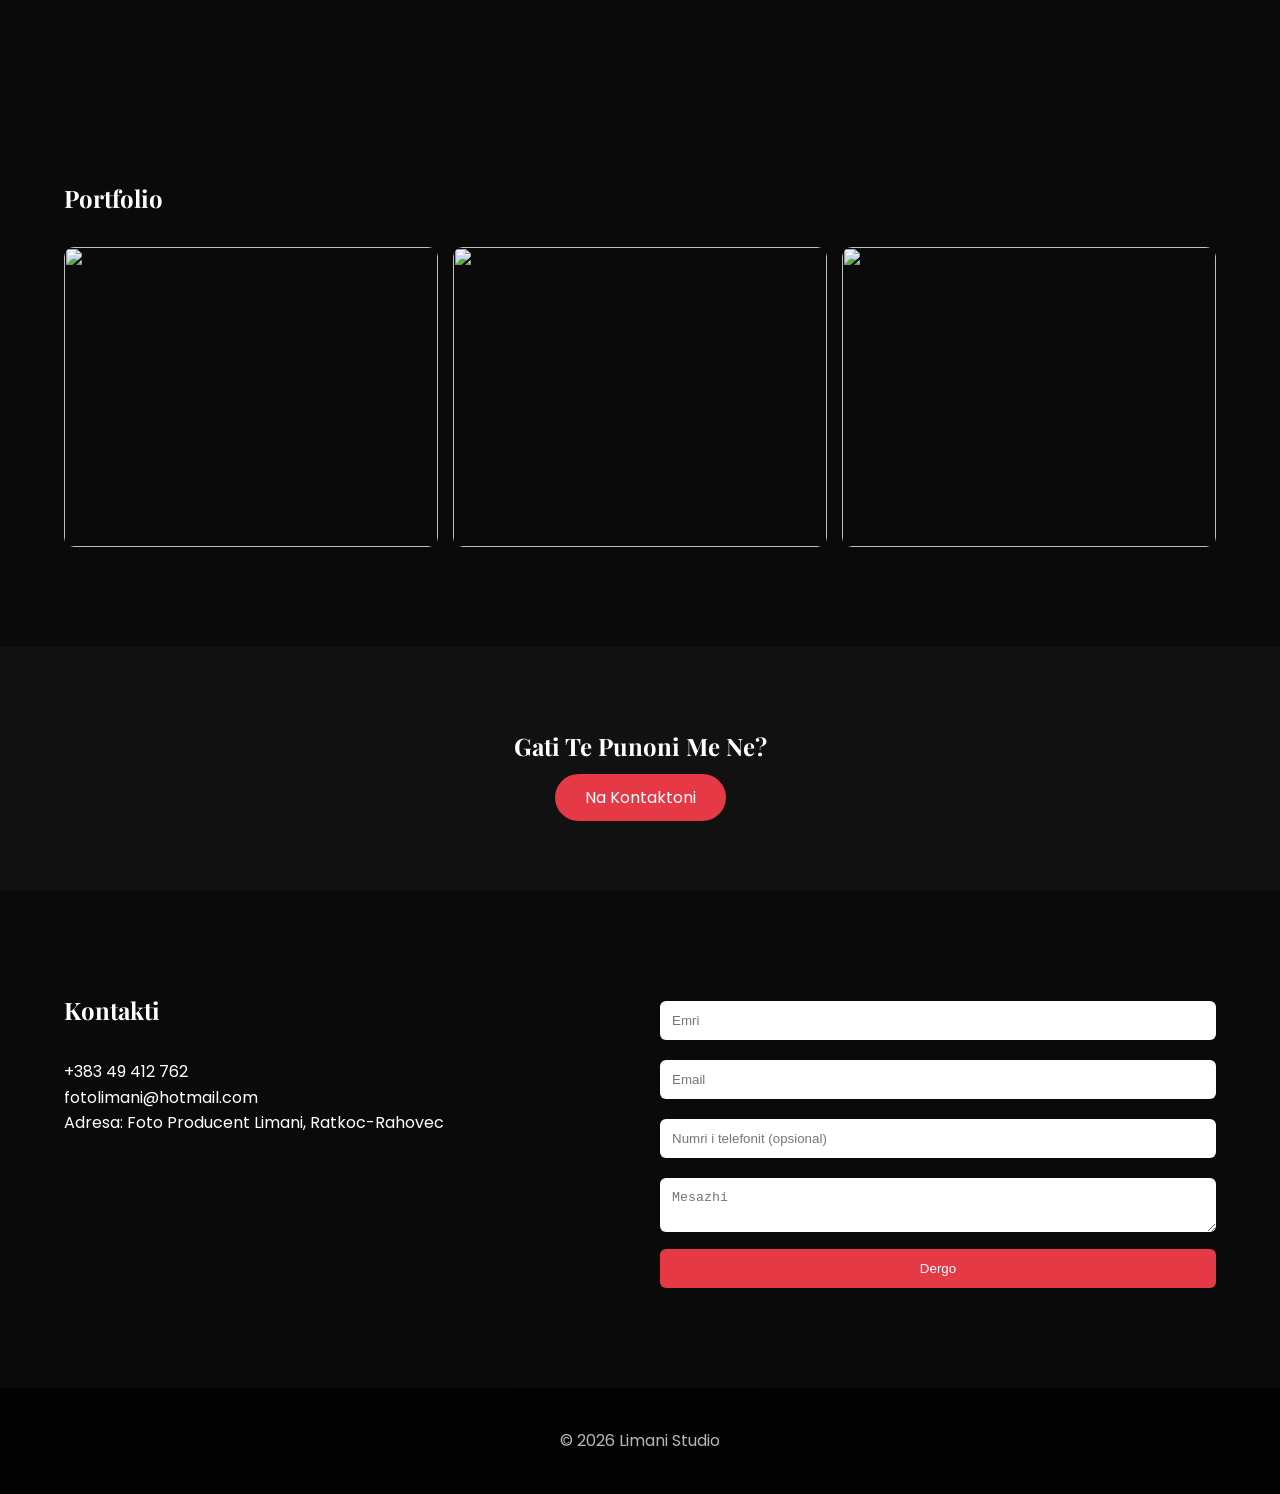
==== commit 45028a44: "Add files via upload" ====
--- a/index.html
+++ b/index.html
@@ -3,6 +3,12 @@
 <head>
 <meta charset="UTF-8">
 <meta name="viewport" content="width=device-width, initial-scale=1.0">
+<meta name="theme-color" content="#0a0a0a">
+<meta name="apple-mobile-web-app-capable" content="yes">
+<meta name="apple-mobile-web-app-status-bar-style" content="black-translucent">
+<link rel="manifest" href="manifest.webmanifest">
+<link rel="icon" href="app-icon.svg" type="image/svg+xml">
+<link rel="apple-touch-icon" href="app-icon.svg">
 
 <title>Limani Studio | Photography & Production</title>
 
@@ -495,6 +501,7 @@
 <h2 data-i18n="contactTitle">Kontakti</h2>
 <p>+383 49 412 762</p>
 <p>fotolimani@hotmail.com</p>
+<p data-i18n="addressText">Adresa: Foto Producent Limani, Rahovec, Kosove</p>
 </div>
 <div class="contact-form">
 <form action="https://formspree.io/f/xzdkevre" method="POST">
@@ -544,6 +551,7 @@
 ctaTitle:'Gati Te Punoni Me Ne?',
 contactNow:'Na Kontaktoni',
 contactTitle:'Kontakti',
+addressText:'Adresa: Foto Producent Limani, Ratkoc-Rahovec',
 namePlaceholder:'Emri',
 emailPlaceholder:'Email',
 phonePlaceholder:'Numri i telefonit (opsional)',
@@ -572,6 +580,7 @@
 ctaTitle:'Ready to Work With Us?',
 contactNow:'Contact Now',
 contactTitle:'Contact',
+addressText:'Address: Foto Producent Limani, Rahovec, Kosovo',
 namePlaceholder:'Name',
 emailPlaceholder:'Email',
 phonePlaceholder:'Phone number (optional)',
@@ -666,5 +675,15 @@
 }
 </script>
 
+<script>
+if ('serviceWorker' in navigator) {
+window.addEventListener('load', () => {
+navigator.serviceWorker.register('sw.js').catch(() => {
+// Ignore registration errors and keep site functionality unchanged.
+});
+});
+}
+</script>
+
 </body>
 </html>
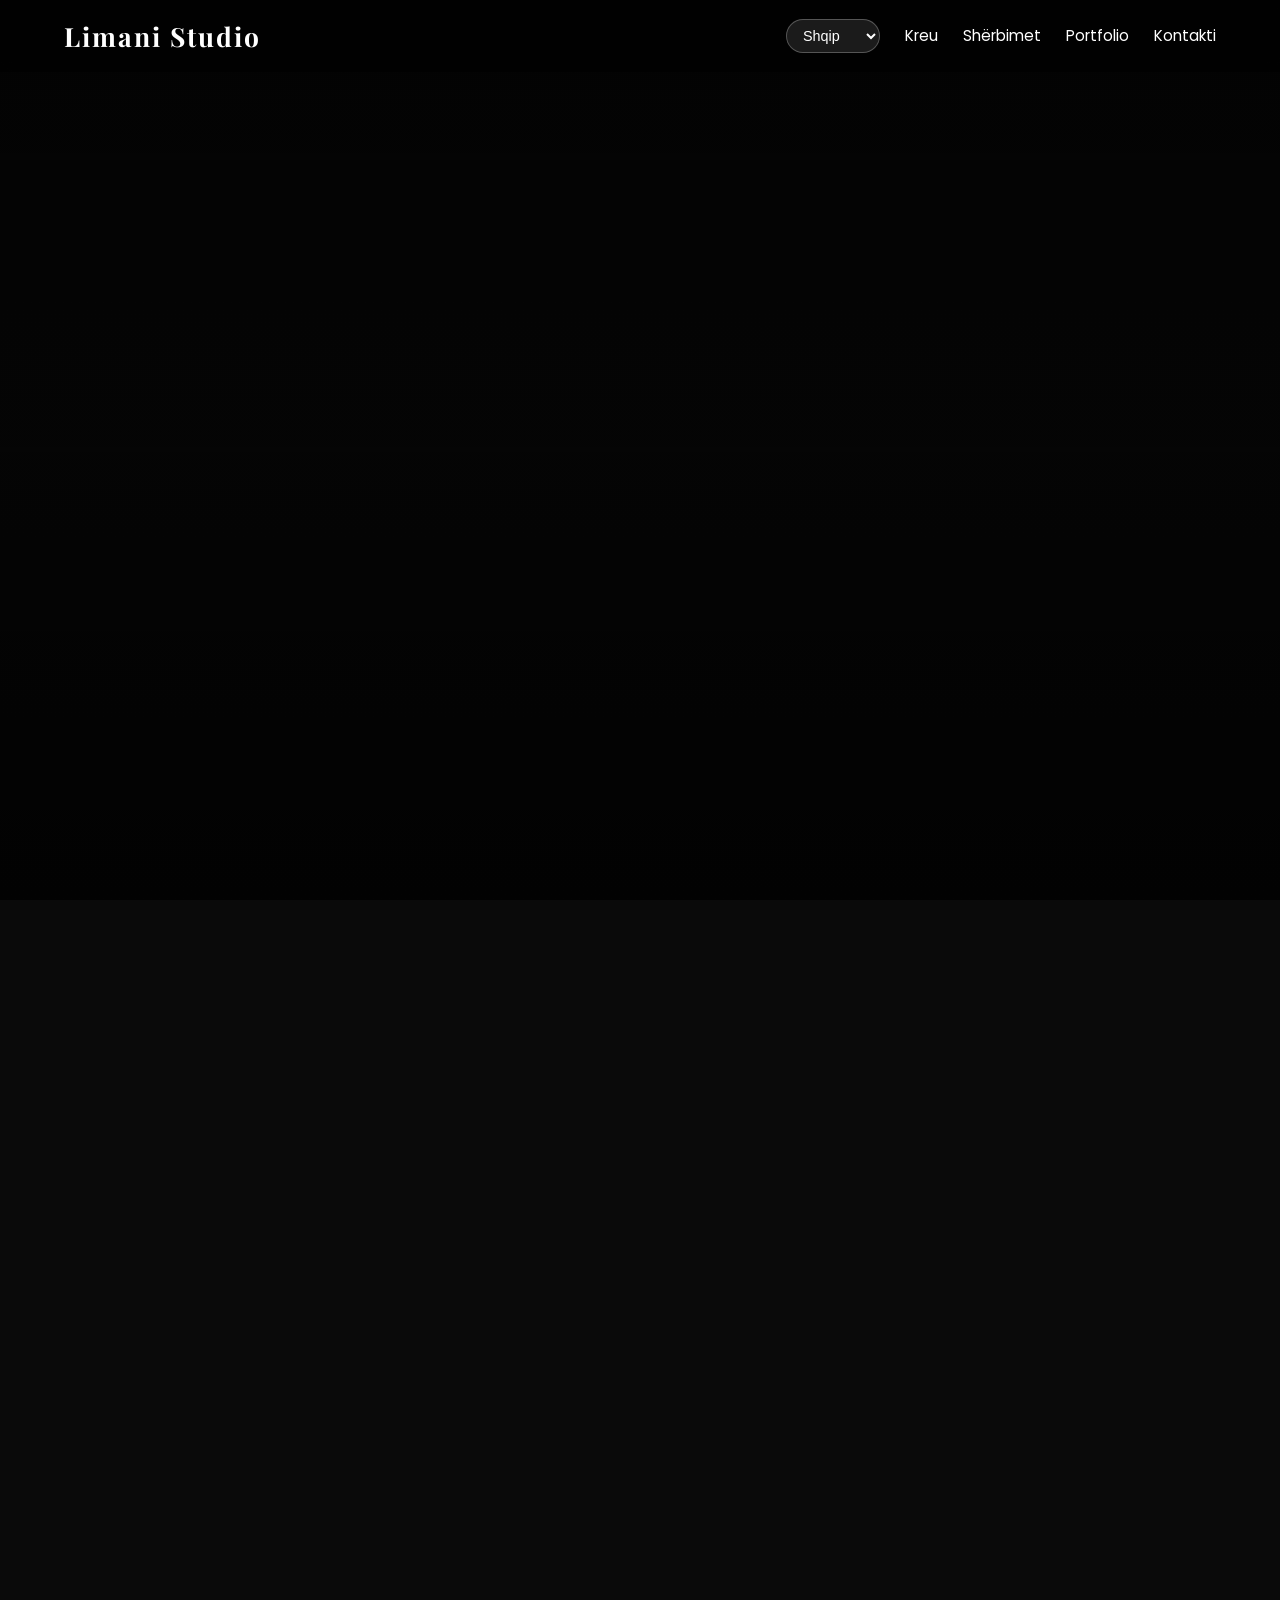
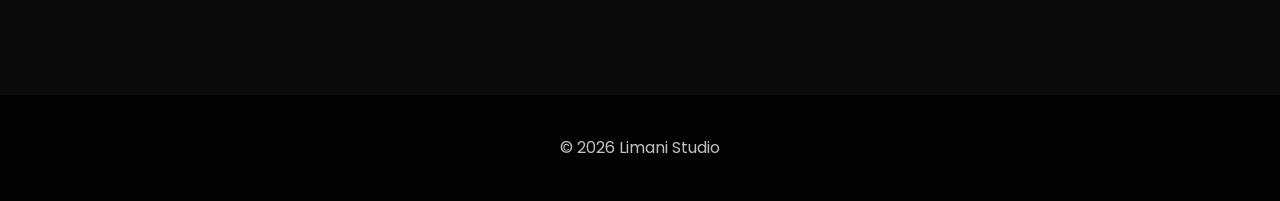
==== commit 5ab021af: "Add files via upload" ====
--- a/index.html
+++ b/index.html
@@ -1,689 +1,480 @@
-<!DOCTYPE html>
-<html lang="sq">
-<head>
-<meta charset="UTF-8">
-<meta name="viewport" content="width=device-width, initial-scale=1.0">
-<meta name="theme-color" content="#0a0a0a">
-<meta name="apple-mobile-web-app-capable" content="yes">
-<meta name="apple-mobile-web-app-status-bar-style" content="black-translucent">
-<link rel="manifest" href="manifest.webmanifest">
-<link rel="icon" href="app-icon.svg" type="image/svg+xml">
-<link rel="apple-touch-icon" href="app-icon.svg">
-
-<title>Limani Studio | Photography & Production</title>
-
-<!-- FONTS -->
-<link href="https://fonts.googleapis.com/css2?family=Playfair+Display:wght@500;700&family=Poppins:wght@300;400;500;600&display=swap" rel="stylesheet">
-
-<!-- ICONS -->
-<link rel="stylesheet" href="https://cdnjs.cloudflare.com/ajax/libs/font-awesome/6.5.0/css/all.min.css">
-
-<style>
-
-/* RESET */
-*{margin:0;padding:0;box-sizing:border-box;}
-
-body{
-    font-family:'Poppins',sans-serif;
-    background:#0a0a0a;
-    color:#fff;
-    line-height:1.6;
-    overflow-x:hidden;
-    scroll-behavior:smooth;
-}
-
-.container{
-    width:90%;
-    max-width:1200px;
-    margin:auto;
-}
-
-/* HEADER */
-header{
-    position:fixed;
-    width:100%;
-    top:0;
-    z-index:1000;
-    transition:0.3s;
-    background:rgba(0,0,0,0.4);
-    backdrop-filter:blur(10px);
-}
-
-header.scrolled{
-    background:#000;
-}
-
-header .container{
-    display:flex;
-    justify-content:space-between;
-    align-items:center;
-    padding:15px 0;
-    position:relative;
-    gap:20px;
-}
-
-h1{
-    font-family:'Playfair Display',serif;
-    letter-spacing:2px;
-}
-
-h1 a{
-    color: inherit;
-    text-decoration:none;
-    cursor:pointer;
-}
-
-nav ul{
-    display:flex;
-    list-style:none;
-    align-items:center;
-}
-
-nav ul li{
-    margin-left:25px;
-}
-
-nav a{
-    color:#fff;
-    text-decoration:none;
-    position:relative;
-}
-
-nav a::after{
-    content:"";
-    position:absolute;
-    width:0%;
-    height:2px;
-    background:#e63946;
-    left:0;
-    bottom:-5px;
-    transition:0.3s;
-}
-
-nav a:hover::after{
-    width:100%;
-}
-
-.menu-toggle{
-    display:none;
-    border:none;
-    background:transparent;
-    color:#fff;
-    font-size:26px;
-    cursor:pointer;
-}
-
-.header-actions{
-    display:flex;
-    align-items:center;
-    gap:12px;
-    margin-left:auto;
-}
-
-.language-switcher{
-    background:rgba(255,255,255,0.1);
-    border:1px solid rgba(255,255,255,0.25);
-    color:#fff;
-    border-radius:20px;
-    padding:7px 12px;
-    font-size:0.9rem;
-    outline:none;
-}
-
-.language-switcher option{
-    color:#111;
-}
-
-/* HERO */
-.hero{
-    height:100vh;
-    background:url('https://images.unsplash.com/photo-1500530855697-b586d89ba3ee') center/cover no-repeat;
-    display:flex;
-    align-items:center;
-    justify-content:center;
-    text-align:center;
-    position:relative;
-}
-
-.hero::before{
-    content:"";
-    position:absolute;
-    width:100%;
-    height:100%;
-    background:rgba(0,0,0,0.6);
-}
-
-.hero-content{
-    position:relative;
-    z-index:2;
-}
-
-.hero h2{
-    font-size:clamp(2.3rem,7vw,4.4rem);
-    line-height:1.1;
-    font-family:'Playfair Display',serif;
-}
-
-.hero p{
-    margin:15px 0;
-    font-size:clamp(1rem,2.2vw,1.2rem);
-    opacity:0.8;
-}
-
-.btn{
-    padding:12px 30px;
-    background:#e63946;
-    color:#fff;
-    text-decoration:none;
-    border-radius:30px;
-    transition:0.3s;
-}
-
-.btn:hover{
-    background:#ff4d5a;
-}
-
-/* SECTIONS */
-section{
-    padding:clamp(70px,10vw,100px) 0;
-}
-
-h2{
-    font-family:'Playfair Display',serif;
-    margin-bottom:30px;
-}
-
-/* SERVICES */
-.services-grid{
-    display:grid;
-    grid-template-columns:repeat(auto-fit,minmax(250px,1fr));
-    gap:30px;
-}
-
-.service{
-    background:#111;
-    padding:25px;
-    border-radius:12px;
-    text-align:center;
-    transition:0.3s;
-}
-
-.service:hover{
-    transform:translateY(-10px);
-}
-
-.service i{
-    font-size:30px;
-    margin-bottom:10px;
-    color:#e63946;
-}
-
-/* WHY US */
-.why{
-    display:grid;
-    grid-template-columns:1fr 1fr;
-    gap:40px;
-}
-
-.why img{
-    width:100%;
-    border-radius:10px;
-}
-
-.why-text p{
-    margin-bottom:15px;
-    opacity:0.8;
-}
-
-/* PORTFOLIO */
-.gallery{
-    display:grid;
-    grid-template-columns:repeat(auto-fit,minmax(250px,1fr));
-    gap:15px;
-}
-
-.gallery img{
-    width:100%;
-    height:clamp(220px,32vw,300px);
-    object-fit:cover;
-    border-radius:10px;
-    transition:0.4s;
-}
-
-.gallery img:hover{
-    transform:scale(1.05);
-    filter:brightness(70%);
-}
-
-/* CTA */
-.cta{
-    text-align:center;
-    background:#111;
-    padding:80px 20px;
-}
-
-.cta h2{
-    margin-bottom:20px;
-}
-
-/* CONTACT */
-.contact-grid{
-    display:grid;
-    grid-template-columns:1fr 1fr;
-    gap:40px;
-}
-
-.contact-form input,
-.contact-form textarea{
-    width:100%;
-    padding:12px;
-    margin:10px 0;
-    border:none;
-    border-radius:6px;
-}
-
-.contact-form button{
-    width:100%;
-    padding:12px;
-    background:#e63946;
-    border:none;
-    border-radius:6px;
-    color:white;
-}
-
-.contact-info a:hover{
-    color:#e63946;
-}
-
-/* FOOTER */
-footer{
-    background:#000;
-    padding:40px 0;
-    text-align:center;
-    opacity:0.7;
-}
-
-/* ANIMATION */
-.fade{
-    opacity:0;
-    transform:translateY(20px);
-    transition:1s;
-}
-
-.fade.show{
-    opacity:1;
-    transform:translateY(0);
-}
-
-/* RESPONSIVE */
-@media(max-width:992px){
-    .hero{
-        min-height:100svh;
-        height:auto;
-        padding:120px 0 80px;
-    }
-
-    .why{
-        grid-template-columns:1fr;
-    }
-}
-
-@media(max-width:768px){
-    header .container{
-        padding:14px 0;
-    }
-
-    .header-actions{
-        gap:10px;
-    }
-
-    .language-switcher{
-        padding:6px 10px;
-        font-size:0.85rem;
-    }
-
-    .menu-toggle{
-        display:block;
-    }
-
-    nav{
-        position:absolute;
-        top:100%;
-        left:0;
-        width:100%;
-        background:rgba(0,0,0,0.95);
-        border-top:1px solid rgba(255,255,255,0.08);
-    }
-
-    nav ul{
-        flex-direction:column;
-        align-items:stretch;
-        max-height:0;
-        opacity:0;
-        overflow:hidden;
-        transition:max-height 0.35s ease, opacity 0.25s ease;
-    }
-
-    nav.open ul{
-        max-height:320px;
-        opacity:1;
-        padding:8px 0;
-    }
-
-    nav ul li{
-        margin:0;
-        border-top:1px solid rgba(255,255,255,0.08);
-    }
-
-    nav ul li a{
-        display:block;
-        padding:14px 5%;
-    }
-
-    .contact-grid{
-        grid-template-columns:1fr;
-    }
-
-    .gallery{
-        grid-template-columns:repeat(auto-fit,minmax(180px,1fr));
-    }
-}
-
-@media(max-width:480px){
-    .container{
-        width:92%;
-    }
-
-    h1{
-        font-size:1.2rem;
-    }
-
-    .header-actions{
-        gap:8px;
-    }
-
-    .language-switcher{
-        width:72px;
-    }
-
-    .hero{
-        min-height:92svh;
-        padding:110px 0 60px;
-    }
-
-    .btn{
-        display:inline-block;
-        width:100%;
-        max-width:260px;
-    }
-
-    section{
-        padding:65px 0;
-    }
-}
-
-</style>
-</head>
-
-<body>
-
-<header>
-<div class="container">
-<h1>Limani Studio</h1>
-<div class="header-actions">
-<select id="languageSwitcher" class="language-switcher" aria-label="Select language">
-<option value="sq">Shqip</option>
-<option value="en">English</option>
-</select>
-<button class="menu-toggle" aria-label="Open menu" aria-expanded="false"><i class="fas fa-bars"></i></button>
-</div>
-<nav>
-<ul>
-<li><a href="#home" data-i18n="navHome">Kreu</a></li>
-<li><a href="#services" data-i18n="navServices">Sherbimet</a></li>
-<li><a href="#portfolio" data-i18n="navPortfolio">Portfolio</a></li>
-<li><a href="#contact" data-i18n="navContact">Kontakti</a></li>
-</ul>
-</nav>
-</div>
-</header>
-
-<section id="home" class="hero">
-<div class="hero-content fade">
-<h2 data-i18n="heroTitle">Ne Kapim Cdo Histori</h2>
-<p data-i18n="heroSubtitle">Fotografi Premium & Prodhim Video</p>
-<a href="#contact" class="btn" data-i18n="bookNow">Rezervo Tani</a>
-</div>
-</section>
-
-<section id="services" class="fade">
-<div class="container">
-<h2 data-i18n="servicesTitle">Sherbimet</h2>
-<div class="services-grid">
-<div class="service"><i class="fas fa-camera"></i><h3 data-i18n="servicePhoto">Fotografi</h3></div>
-<div class="service"><i class="fas fa-video"></i><h3 data-i18n="serviceVideo">Prodhim Video</h3></div>
-<div class="service"><i class="fas fa-edit"></i><h3 data-i18n="serviceEdit">Montazh</h3></div>
-</div>
-</div>
-</section>
-
-<section class="fade">
-<div class="container why">
-<img src="https://images.unsplash.com/photo-1492724441997-5dc865305da7">
-<div class="why-text">
-<h2 data-i18n="whyTitle">Pse Te Zgjidhni Ne</h2>
-<p data-i18n="whyP1">Ne sjellim cilesi filmike me vemendje ndaj cdo detaji.</p>
-<p data-i18n="whyP2">Ekipi yne perdor pajisje profesionale dhe teknika moderne.</p>
-<p data-i18n="whyP3">Te besuar nga kliente ne te gjithe Kosoven.</p>
-</div>
-</div>
-</section>
-
-<section id="portfolio" class="fade">
-<div class="container">
-<h2 data-i18n="portfolioTitle">Portfolio</h2>
-<div class="gallery">
-<img src="https://images.unsplash.com/photo-1500534314209-a25ddb2bd429">
-<img src="https://images.unsplash.com/photo-1472214103451-9374bd1c798e">
-<img src="https://images.unsplash.com/photo-1492724441997-5dc865305da7">
-</div>
-</div>
-</section>
-
-<section class="cta fade">
-<h2 data-i18n="ctaTitle">Gati Te Punoni Me Ne?</h2>
-<a href="#contact" class="btn" data-i18n="contactNow">Na Kontaktoni</a>
-</section>
-
-<section id="contact" class="fade">
-<div class="container contact-grid">
-<div>
-<h2 data-i18n="contactTitle">Kontakti</h2>
-<p>+383 49 412 762</p>
-<p>fotolimani@hotmail.com</p>
-<p data-i18n="addressText">Adresa: Foto Producent Limani, Rahovec, Kosove</p>
-</div>
-<div class="contact-form">
-<form action="https://formspree.io/f/xzdkevre" method="POST">
-<input type="text" name="name" placeholder="Emri" data-i18n-placeholder="namePlaceholder">
-<input type="email" name="email" placeholder="Email" data-i18n-placeholder="emailPlaceholder">
-<input type="tel" name="phone" placeholder="Numri i telefonit (opsional)" data-i18n-placeholder="phonePlaceholder">
-<textarea name="message" placeholder="Mesazhi" data-i18n-placeholder="messagePlaceholder"></textarea>
-<button data-i18n="sendBtn">Dergo</button>
-</form>
-</div>
-</div>
-</section>
-
-<footer>
-<p data-i18n="footerText">&copy; 2026 Limani Studio</p>
-</footer>
-
-<script>
-
-// Header scroll
-window.addEventListener('scroll',()=>{
-document.querySelector('header').classList.toggle('scrolled',window.scrollY>50);
-});
-
-// Language switcher
-const languageSwitcher=document.getElementById('languageSwitcher');
-
-const translations={
-sq:{
-pageTitle:'Limani Studio | Fotografi & Prodhim',
-navHome:'Kreu',
-navServices:'Sherbimet',
-navPortfolio:'Galeria',
-navContact:'Kontakti',
-heroTitle:'Ne Kapim Cdo Histori',
-heroSubtitle:'Fotografi Premium & Prodhim Video',
-bookNow:'Rezervo Tani',
-servicesTitle:'Sherbimet',
-servicePhoto:'Fotografi',
-serviceVideo:'Prodhim Video',
-serviceEdit:'Montazh',
-whyTitle:'Pse Te Zgjidhni Ne',
-whyP1:'Ne sjellim cilesi filmike me vemendje ndaj cdo detaji.',
-whyP2:'Ekipi yne perdor pajisje profesionale dhe teknika moderne.',
-whyP3:'Te besuar nga kliente ne te gjithe Kosoven.',
-portfolioTitle:'Portfolio',
-ctaTitle:'Gati Te Punoni Me Ne?',
-contactNow:'Na Kontaktoni',
-contactTitle:'Kontakti',
-addressText:'Adresa: Foto Producent Limani, Ratkoc-Rahovec',
-namePlaceholder:'Emri',
-emailPlaceholder:'Email',
-phonePlaceholder:'Numri i telefonit (opsional)',
-messagePlaceholder:'Mesazhi',
-sendBtn:'Dergo',
-footerText:'© 2026 Limani Studio'
-},
-en:{
-pageTitle:'Limani Studio | Photography & Production',
-navHome:'Home',
-navServices:'Services',
-navPortfolio:'Gallery',
-navContact:'Contact',
-heroTitle:'We Capture Stories',
-heroSubtitle:'Premium Photography & Video Production',
-bookNow:'Book Now',
-servicesTitle:'Services',
-servicePhoto:'Photography',
-serviceVideo:'Video Production',
-serviceEdit:'Editing',
-whyTitle:'Why Choose Us',
-whyP1:'We deliver cinematic quality content with attention to detail.',
-whyP2:'Our team uses high-end equipment and modern techniques.',
-whyP3:'Trusted by clients across Kosovo.',
-portfolioTitle:'Portfolio',
-ctaTitle:'Ready to Work With Us?',
-contactNow:'Contact Now',
-contactTitle:'Contact',
-addressText:'Address: Foto Producent Limani, Rahovec, Kosovo',
-namePlaceholder:'Name',
-emailPlaceholder:'Email',
-phonePlaceholder:'Phone number (optional)',
-messagePlaceholder:'Message',
-sendBtn:'Send',
-footerText:'© 2026 Limani Studio'
-}
-};
-
-function applyLanguage(lang){
-const safeLang=translations[lang]?lang:'sq';
-document.documentElement.lang=safeLang;
-document.title=translations[safeLang].pageTitle;
-
-document.querySelectorAll('[data-i18n]').forEach(el=>{
-const key=el.getAttribute('data-i18n');
-if(translations[safeLang][key]){
-el.textContent=translations[safeLang][key];
-}
-});
-
-document.querySelectorAll('[data-i18n-placeholder]').forEach(el=>{
-const key=el.getAttribute('data-i18n-placeholder');
-if(translations[safeLang][key]){
-el.setAttribute('placeholder',translations[safeLang][key]);
-}
-});
-
-languageSwitcher.value=safeLang;
-localStorage.setItem('siteLanguage',safeLang);
-}
-
-const savedLang=localStorage.getItem('siteLanguage')||'sq';
-applyLanguage(savedLang);
-
-languageSwitcher.addEventListener('change',e=>{
-applyLanguage(e.target.value);
-});
-
-// Mobile menu toggle
-const menuToggle=document.querySelector('.menu-toggle');
-const nav=document.querySelector('nav');
-
-menuToggle.addEventListener('click',()=>{
-const isOpen=nav.classList.toggle('open');
-menuToggle.setAttribute('aria-expanded',String(isOpen));
-});
-
-document.querySelectorAll('nav a').forEach(link=>{
-link.addEventListener('click',()=>{
-if(nav.classList.contains('open')){
-nav.classList.remove('open');
-menuToggle.setAttribute('aria-expanded','false');
-}
-});
-});
-
-// Fade animation
-const fades=document.querySelectorAll('.fade');
-
-window.addEventListener('scroll',()=>{
-fades.forEach(el=>{
-const top=el.getBoundingClientRect().top;
-if(top<window.innerHeight-100){
-el.classList.add('show');
-}
-});
-});
-
-</script>
-<script src="https://upload-widget.cloudinary.com/global/all.js"></script>
-
-<script>
-function openUpload(){
-  cloudinary.openUploadWidget({
-    cloudName: 'YOUR_CLOUD_NAME',
-    uploadPreset: 'YOUR_UPLOAD_PRESET',
-    multiple: true
-  },
-  (error, result) => {
-    if (!error && result && result.event === "success") {
-      const img = document.createElement("img");
-      img.src = result.info.secure_url;
-      img.style.width = "100%";
-      img.style.height = "300px";
-      img.style.objectFit = "cover";
-      img.style.borderRadius = "10px";
-
-      document.querySelector(".gallery").appendChild(img);
-    }
-  });
-}
-</script>
-
-<script>
-if ('serviceWorker' in navigator) {
-window.addEventListener('load', () => {
-navigator.serviceWorker.register('sw.js').catch(() => {
-// Ignore registration errors and keep site functionality unchanged.
-});
-});
-}
-</script>
-
-</body>
-</html>+<!DOCTYPE html>
+<html lang="sq">
+<head>
+<meta charset="UTF-8">
+<meta name="viewport" content="width=device-width, initial-scale=1.0">
+<title>Limani Studio | Photography & Production</title>
+<meta name="description" content="Limani Studio ofron fotografi profesionale dhe video production në Kosovë. Dasma, evente, portrete dhe produksion kreativ.">
+<meta name="keywords" content="Limani Studio, fotograf Kosovë, fotograf Rahovec, video production Kosovë, fotograf dasma, fotograf evente">
+<meta name="author" content="Limani Studio">
+
+<link rel="preconnect" href="https://fonts.googleapis.com">
+<link rel="preconnect" href="https://fonts.gstatic.com" crossorigin>
+<link href="https://fonts.googleapis.com/css2?family=Playfair+Display:wght@500;700&family=Poppins:wght@300;400;500;600&display=swap" rel="stylesheet">
+<link rel="stylesheet" href="https://cdnjs.cloudflare.com/ajax/libs/font-awesome/6.5.0/css/all.min.css">
+
+<style>
+*{margin:0;padding:0;box-sizing:border-box}
+html{scroll-behavior:smooth}
+body{font-family:'Poppins',sans-serif;background:#0a0a0a;color:#fff;line-height:1.6;overflow-x:hidden}
+.container{width:90%;max-width:1200px;margin:auto}
+header{position:fixed;width:100%;top:0;z-index:1000;transition:.3s;background:rgba(0,0,0,.4);backdrop-filter:blur(10px)}
+header.scrolled{background:#000;box-shadow:0 10px 40px rgba(0,0,0,.45)}
+header .container{display:flex;justify-content:space-between;align-items:center;padding:15px 0;gap:25px}
+h1{font-family:'Playfair Display',serif;letter-spacing:2px;font-size:1.65rem;white-space:nowrap}
+h1 a{color:inherit;text-decoration:none;cursor:pointer}
+nav ul{display:flex;list-style:none;align-items:center;gap:25px}
+nav ul li{margin-left:0}
+nav a{color:#fff;text-decoration:none;position:relative;font-size:.95rem}
+nav a::after{content:"";position:absolute;width:0;height:2px;background:#e63946;left:0;bottom:-5px;transition:.3s}
+nav a:hover::after{width:100%}
+.menu-toggle{display:none;border:none;background:transparent;color:#fff;font-size:26px;cursor:pointer}
+.header-actions{display:flex;align-items:center;gap:12px;margin-left:auto}
+.language-switcher{background:rgba(255,255,255,.1);border:1px solid rgba(255,255,255,.25);color:#fff;border-radius:20px;padding:7px 12px;font-size:.9rem;outline:none}
+.language-switcher option{color:#111}
+.hero{height:100vh;background:url('https://images.unsplash.com/photo-1500530855697-b586d89ba3ee?auto=format&fit=crop&w=1800&q=80') center/cover no-repeat;display:flex;align-items:center;justify-content:center;text-align:center;position:relative}
+.hero::before{content:"";position:absolute;inset:0;background:linear-gradient(180deg,rgba(0,0,0,.7),rgba(0,0,0,.55),rgba(0,0,0,.8))}
+.hero-content{position:relative;z-index:2;width:90%;max-width:900px}
+.hero h2{font-size:clamp(2.3rem,7vw,4.4rem);line-height:1.1;font-family:'Playfair Display',serif}
+.hero p{margin:15px 0 28px;font-size:clamp(1rem,2.2vw,1.2rem);opacity:.84}
+.btn{display:inline-block;padding:12px 30px;background:#e63946;color:#fff;text-decoration:none;border-radius:30px;transition:.3s;border:none;cursor:pointer;font-weight:500}
+.btn:hover{background:#ff4d5a;transform:translateY(-2px)}
+section{padding:clamp(70px,10vw,100px) 0}
+h2{font-family:'Playfair Display',serif;margin-bottom:30px;font-size:clamp(2rem,4vw,2.8rem)}
+.section-intro{max-width:720px;opacity:.78;margin-top:-15px;margin-bottom:35px}
+.services-grid{display:grid;grid-template-columns:repeat(auto-fit,minmax(250px,1fr));gap:30px}
+.service{background:linear-gradient(180deg,#141414,#0f0f0f);padding:30px 24px;border-radius:18px;text-align:center;transition:.3s;border:1px solid rgba(255,255,255,.06)}
+.service:hover{transform:translateY(-10px);border-color:rgba(230,57,70,.45)}
+.service i{font-size:32px;margin-bottom:15px;color:#e63946}
+.service h3{margin-bottom:10px}
+.service p{opacity:.72;font-size:.95rem}
+.why{display:grid;grid-template-columns:1fr 1fr;gap:45px;align-items:center}
+.why img{width:100%;border-radius:18px;min-height:360px;object-fit:cover}
+.why-text p{margin-bottom:15px;opacity:.8}
+.stats{display:grid;grid-template-columns:repeat(3,1fr);gap:15px;margin-top:25px}
+.stat{background:#111;border:1px solid rgba(255,255,255,.07);border-radius:14px;padding:18px;text-align:center}
+.stat strong{display:block;font-size:1.6rem;color:#e63946}
+.gallery{display:grid;grid-template-columns:repeat(auto-fit,minmax(250px,1fr));gap:15px}
+.gallery img{width:100%;height:clamp(220px,32vw,300px);object-fit:cover;border-radius:14px;transition:.4s;border:1px solid rgba(255,255,255,.07)}
+.gallery img:hover{transform:scale(1.035);filter:brightness(72%)}
+.gallery-empty,.gallery-error{grid-column:1/-1;background:#111;border-radius:14px;padding:24px;opacity:.8}
+.gallery-error{color:#ff6b6b}
+.cta{text-align:center;background:linear-gradient(135deg,#111,#181818);padding:85px 20px;border-top:1px solid rgba(255,255,255,.06);border-bottom:1px solid rgba(255,255,255,.06)}
+.cta h2{margin-bottom:20px}
+.contact-grid{display:grid;grid-template-columns:1fr 1fr;gap:40px}
+.contact-info p{margin:12px 0;opacity:.88}
+.contact-info i{color:#e63946;margin-right:10px;width:18px}
+.contact-info a{color:#fff;text-decoration:none;transition:.3s}
+.contact-info a:hover{color:#e63946}
+.contact-form input,.contact-form textarea{width:100%;padding:13px 14px;margin:10px 0;border:none;border-radius:10px;background:#151515;color:#fff;outline:1px solid rgba(255,255,255,.08)}
+.contact-form input:focus,.contact-form textarea:focus{outline-color:rgba(230,57,70,.8)}
+.contact-form textarea{min-height:140px;resize:vertical}
+.contact-form button{width:100%;padding:13px;background:#e63946;border:none;border-radius:10px;color:white;cursor:pointer;font-weight:600;transition:.3s}
+.contact-form button:hover{background:#ff4d5a}
+footer{background:#000;padding:40px 0;text-align:center;opacity:.75}
+.fade{opacity:0;transform:translateY(20px);transition:1s}
+.fade.show{opacity:1;transform:translateY(0)}
+@media(max-width:992px){.hero{min-height:100svh;height:auto;padding:120px 0 80px}.why{grid-template-columns:1fr}.stats{grid-template-columns:1fr 1fr 1fr}}
+@media(max-width:768px){header .container{padding:14px 0}.header-actions{gap:10px}.language-switcher{padding:6px 10px;font-size:.85rem}.menu-toggle{display:block}nav{position:absolute;top:100%;left:0;width:100%;background:rgba(0,0,0,.96);border-top:1px solid rgba(255,255,255,.08)}nav ul{flex-direction:column;align-items:stretch;max-height:0;opacity:0;overflow:hidden;transition:max-height .35s ease,opacity .25s ease;gap:0}nav.open ul{max-height:340px;opacity:1;padding:8px 0}nav ul li{border-top:1px solid rgba(255,255,255,.08)}nav ul li a{display:block;padding:14px 5%}.contact-grid{grid-template-columns:1fr}.gallery{grid-template-columns:repeat(auto-fit,minmax(180px,1fr))}.stats{grid-template-columns:1fr}}
+@media(max-width:480px){.container{width:92%}h1{font-size:1.2rem}.header-actions{gap:8px}.language-switcher{width:72px}.hero{min-height:92svh;padding:110px 0 60px}.btn{width:100%;max-width:260px}section{padding:65px 0}}
+</style>
+</head>
+<body>
+<header>
+  <div class="container">
+    <h1><a href="#home">Limani Studio</a></h1>
+    <div class="header-actions">
+      <select id="languageSwitcher" class="language-switcher" aria-label="Select language">
+        <option value="sq">Shqip</option>
+        <option value="en">English</option>
+      </select>
+      <button class="menu-toggle" aria-label="Open menu" aria-expanded="false"><i class="fas fa-bars"></i></button>
+    </div>
+    <nav>
+      <ul>
+        <li><a href="#home" data-i18n="navHome">Kreu</a></li>
+        <li><a href="#services" data-i18n="navServices">Shërbimet</a></li>
+        <li><a href="#portfolio" data-i18n="navPortfolio">Portfolio</a></li>
+        <li><a href="#contact" data-i18n="navContact">Kontakti</a></li>
+      </ul>
+    </nav>
+  </div>
+</header>
+
+<section id="home" class="hero">
+  <div class="hero-content fade">
+    <h2 data-i18n="heroTitle">Ne Kapim Çdo Histori</h2>
+    <p data-i18n="heroSubtitle">Fotografi Premium & Prodhim Video</p>
+    <a href="#contact" class="btn" data-i18n="bookNow">Rezervo Tani</a>
+  </div>
+</section>
+
+<section id="services" class="fade">
+  <div class="container">
+    <h2 data-i18n="servicesTitle">Shërbimet</h2>
+    <p class="section-intro" data-i18n="servicesIntro">Nga dasmat te eventet dhe kampanjat për biznese, ne krijojmë pamje që duken profesionale dhe mbeten kujtim.</p>
+    <div class="services-grid">
+      <div class="service"><i class="fas fa-camera"></i><h3 data-i18n="servicePhoto">Fotografi</h3><p data-i18n="servicePhotoText">Portrete, dasma, evente dhe sete profesionale.</p></div>
+      <div class="service"><i class="fas fa-video"></i><h3 data-i18n="serviceVideo">Prodhim Video</h3><p data-i18n="serviceVideoText">Video kinematike për kujtime, biznese dhe rrjete sociale.</p></div>
+      <div class="service"><i class="fas fa-edit"></i><h3 data-i18n="serviceEdit">Montazh</h3><p data-i18n="serviceEditText">Ngjyra, retushim, prerje dhe finalizim profesional.</p></div>
+    </div>
+  </div>
+</section>
+
+<section class="fade">
+  <div class="container why">
+    <img src="https://images.unsplash.com/photo-1492724441997-5dc865305da7?auto=format&fit=crop&w=1200&q=80" alt="Limani Studio photography production" loading="lazy">
+    <div class="why-text">
+      <h2 data-i18n="whyTitle">Pse Të Zgjidhni Ne</h2>
+      <p data-i18n="whyP1">Ne sjellim cilësi filmike me vëmendje ndaj çdo detaji.</p>
+      <p data-i18n="whyP2">Ekipi ynë përdor pajisje profesionale dhe teknika moderne.</p>
+      <p data-i18n="whyP3">Të besuar nga klientë në të gjithë Kosovën.</p>
+      <div class="stats">
+        <div class="stat"><strong>4K</strong><span>Video</span></div>
+        <div class="stat"><strong>HD</strong><span>Photo</span></div>
+        <div class="stat"><strong>24h</strong><span>Support</span></div>
+      </div>
+    </div>
+  </div>
+</section>
+
+<section id="portfolio" class="fade">
+  <div class="container">
+    <h2 data-i18n="portfolioTitle">Portfolio</h2>
+    <p class="section-intro" data-i18n="portfolioIntro">Fotot këtu ngarkohen nga admin paneli me Cloudinary dhe ruhen në Firebase Firestore.</p>
+    <div class="gallery" id="gallery">
+      <p class="gallery-empty">Loading gallery...</p>
+    </div>
+  </div>
+</section>
+
+<section class="cta fade">
+  <h2 data-i18n="ctaTitle">Gati Të Punoni Me Ne?</h2>
+  <a href="#contact" class="btn" data-i18n="contactNow">Na Kontaktoni</a>
+</section>
+
+<section id="contact" class="fade">
+  <div class="container contact-grid">
+    <div class="contact-info">
+      <h2 data-i18n="contactTitle">Kontakti</h2>
+      <p><i class="fa fa-phone"></i><a href="tel:+38349412762">+383 49 412 762</a></p>
+      <p><i class="fa fa-envelope"></i><a href="mailto:fotolimani@hotmail.com">fotolimani@hotmail.com</a></p>
+      <p><i class="fa fa-location-dot"></i>Rahovec, Kosovë</p>
+    </div>
+    <div class="contact-form">
+      <form action="https://formspree.io/f/xdapezro" method="POST">
+        <input type="text" name="name" placeholder="Emri" data-i18n-placeholder="namePlaceholder" required>
+        <input type="email" name="email" placeholder="Email" data-i18n-placeholder="emailPlaceholder" required>
+        <textarea name="message" placeholder="Mesazhi" data-i18n-placeholder="messagePlaceholder" required></textarea>
+        <input type="text" name="_gotcha" style="display:none">
+        <button type="submit" data-i18n="sendBtn">Dërgo</button>
+      </form>
+    </div>
+  </div>
+</section>
+
+<footer>
+  <p data-i18n="footerText">&copy; 2026 Limani Studio</p>
+</footer>
+
+<script type="application/ld+json">
+{
+  "@context":"https://schema.org",
+  "@type":"LocalBusiness",
+  "name":"Limani Studio",
+  "telephone":"+38349412762",
+  "email":"fotolimani@hotmail.com",
+  "address":{"@type":"PostalAddress","addressLocality":"Rahovec","addressCountry":"Kosovo"},
+  "description":"Fotografi dhe video production profesional në Kosovë"
+}
+</script>
+
+<script type="module">
+import { initializeApp } from "https://www.gstatic.com/firebasejs/10.12.5/firebase-app.js";
+import { getFirestore, collection, getDocs, query, orderBy, addDoc, serverTimestamp } from "https://www.gstatic.com/firebasejs/10.12.5/firebase-firestore.js";
+import { getAuth, signInWithEmailAndPassword, signOut, setPersistence, inMemoryPersistence } from "https://www.gstatic.com/firebasejs/10.12.5/firebase-auth.js";
+
+const firebaseConfig = {
+  apiKey: "AIzaSyAEbF3RU0QZgINdiuGjXIO6gUhayNvmyJU",
+  authDomain: "limani-studio.firebaseapp.com",
+  projectId: "limani-studio",
+  storageBucket: "limani-studio.firebasestorage.app",
+  messagingSenderId: "21903752554",
+  appId: "1:21903752554:web:f7f31836fdea96c60f7913",
+  measurementId: "G-595CNL7VHB"
+};
+
+const app = initializeApp(firebaseConfig);
+const db = getFirestore(app);
+const auth = getAuth(app);
+await setPersistence(auth, inMemoryPersistence);
+
+async function loadPublicPhotos(){
+  const gallery = document.getElementById("gallery");
+  if(!gallery) return;
+
+  gallery.innerHTML = `<p class="gallery-empty">Loading gallery...</p>`;
+
+  try{
+    const photosQuery = query(collection(db,"photos"), orderBy("createdAt","desc"));
+    const querySnapshot = await getDocs(photosQuery);
+    let html = "";
+
+    querySnapshot.forEach((docSnap)=>{
+      const photo = docSnap.data();
+      if(!photo.url) return;
+      html += `
+        <img
+          src="${photo.url}"
+          alt="Fotografi profesionale Limani Studio"
+          loading="lazy"
+        >
+      `;
+    });
+
+    gallery.innerHTML = html || `
+      <p class="gallery-empty">Ende nuk ka foto në galeri. Upload fotot nga admin.html me Cloudinary.</p>
+    `;
+  }catch(error){
+    console.error("Firebase gallery error:", error);
+    gallery.innerHTML = `
+      <p class="gallery-error">Gabim gjatë ngarkimit të fotove: ${error.message}</p>
+    `;
+  }
+}
+
+window.addEventListener("scroll",()=>{
+  document.querySelector("header").classList.toggle("scrolled",window.scrollY>50);
+});
+
+const languageSwitcher = document.getElementById("languageSwitcher");
+const translations = {
+  sq:{
+    pageTitle:"Limani Studio | Fotografi & Prodhim",
+    navHome:"Kreu", navServices:"Shërbimet", navPortfolio:"Portfolio", navContact:"Kontakti",
+    heroTitle:"Ne Kapim Çdo Histori", heroSubtitle:"Fotografi Premium & Prodhim Video", bookNow:"Rezervo Tani",
+    servicesTitle:"Shërbimet", servicesIntro:"Nga dasmat te eventet dhe kampanjat për biznese, ne krijojmë pamje që duken profesionale dhe mbeten kujtim.",
+    servicePhoto:"Fotografi", servicePhotoText:"Portrete, dasma, evente dhe sete profesionale.",
+    serviceVideo:"Prodhim Video", serviceVideoText:"Video kinematike për kujtime, biznese dhe rrjete sociale.",
+    serviceEdit:"Montazh", serviceEditText:"Ngjyra, retushim, prerje dhe finalizim profesional.",
+    whyTitle:"Pse Të Zgjidhni Ne", whyP1:"Ne sjellim cilësi filmike me vëmendje ndaj çdo detaji.", whyP2:"Ekipi ynë përdor pajisje profesionale dhe teknika moderne.", whyP3:"Të besuar nga klientë në të gjithë Kosovën.",
+    portfolioTitle:"Portfolio", portfolioIntro:"Fotot këtu ngarkohen nga admin paneli me Cloudinary dhe ruhen në Firebase Firestore.",
+    ctaTitle:"Gati Të Punoni Me Ne?", contactNow:"Na Kontaktoni", contactTitle:"Kontakti",
+    namePlaceholder:"Emri", emailPlaceholder:"Email", messagePlaceholder:"Mesazhi", sendBtn:"Dërgo", footerText:"© 2026 Limani Studio"
+  },
+  en:{
+    pageTitle:"Limani Studio | Photography & Production",
+    navHome:"Home", navServices:"Services", navPortfolio:"Portfolio", navContact:"Contact",
+    heroTitle:"We Capture Every Story", heroSubtitle:"Premium Photography & Video Production", bookNow:"Book Now",
+    servicesTitle:"Services", servicesIntro:"From weddings to events and business campaigns, we create professional visuals that last.",
+    servicePhoto:"Photography", servicePhotoText:"Portraits, weddings, events and professional shoots.",
+    serviceVideo:"Video Production", serviceVideoText:"Cinematic videos for memories, businesses and social media.",
+    serviceEdit:"Editing", serviceEditText:"Color grading, retouching, cutting and professional finishing.",
+    whyTitle:"Why Choose Us", whyP1:"We deliver cinematic quality content with attention to every detail.", whyP2:"Our team uses professional equipment and modern techniques.", whyP3:"Trusted by clients across Kosovo.",
+    portfolioTitle:"Portfolio", portfolioIntro:"Photos here are uploaded from the Cloudinary admin panel and saved in Firebase Firestore.",
+    ctaTitle:"Ready to Work With Us?", contactNow:"Contact Now", contactTitle:"Contact",
+    namePlaceholder:"Name", emailPlaceholder:"Email", messagePlaceholder:"Message", sendBtn:"Send", footerText:"© 2026 Limani Studio"
+  }
+};
+
+function applyLanguage(lang){
+  const safeLang = translations[lang] ? lang : "sq";
+  document.documentElement.lang = safeLang;
+  document.title = translations[safeLang].pageTitle;
+
+  document.querySelectorAll("[data-i18n]").forEach(el=>{
+    const key = el.getAttribute("data-i18n");
+    if(translations[safeLang][key]) el.textContent = translations[safeLang][key];
+  });
+
+  document.querySelectorAll("[data-i18n-placeholder]").forEach(el=>{
+    const key = el.getAttribute("data-i18n-placeholder");
+    if(translations[safeLang][key]) el.setAttribute("placeholder",translations[safeLang][key]);
+  });
+
+  if(languageSwitcher){
+    languageSwitcher.value = safeLang;
+    localStorage.setItem("siteLanguage",safeLang);
+  }
+}
+
+applyLanguage(localStorage.getItem("siteLanguage") || "sq");
+if(languageSwitcher){
+  languageSwitcher.addEventListener("change", e=>applyLanguage(e.target.value));
+}
+
+const menuToggle = document.querySelector(".menu-toggle");
+const nav = document.querySelector("nav");
+if(menuToggle && nav){
+  menuToggle.addEventListener("click",()=>{
+    const isOpen = nav.classList.toggle("open");
+    menuToggle.setAttribute("aria-expanded",String(isOpen));
+  });
+
+  document.querySelectorAll("nav a").forEach(link=>{
+    link.addEventListener("click",()=>{
+      nav.classList.remove("open");
+      menuToggle.setAttribute("aria-expanded","false");
+    });
+  });
+}
+
+const fades = document.querySelectorAll(".fade");
+function showFadeElements(){
+  fades.forEach(el=>{
+    if(el.getBoundingClientRect().top < window.innerHeight - 100) el.classList.add("show");
+  });
+}
+window.addEventListener("scroll",showFadeElements);
+showFadeElements();
+
+
+// SECRET F9 UPLOAD ON MAIN PAGE
+// Direct upload to Cloudinary API, no widget, so it will not stay stuck on “loading”.
+const CLOUDINARY_CLOUD_NAME = "daz3ip3yw";
+const CLOUDINARY_UPLOAD_PRESET = "limani_unsigned"; // NDRYSHOJE nëse preset-i yt ka emër tjetër
+
+function createSecretAdminModal(){
+  if(document.getElementById("secretAdminModal")) return;
+
+  document.body.insertAdjacentHTML("beforeend", `
+    <div id="secretAdminModal" style="
+      position:fixed;inset:0;background:rgba(0,0,0,.88);z-index:99999;display:none;align-items:center;justify-content:center;padding:20px;
+    ">
+      <div style="
+        width:100%;max-width:460px;background:#111;border:1px solid rgba(255,255,255,.1);border-radius:18px;padding:26px;color:#fff;box-shadow:0 30px 90px rgba(0,0,0,.65);
+      ">
+        <h2 style="font-family:'Playfair Display',serif;margin-bottom:8px;">Secret Upload</h2>
+        <p style="opacity:.72;margin-bottom:15px;">Shtyp F9, login çdo herë, zgjidh foto dhe upload.</p>
+
+        <input id="secretEmail" type="email" placeholder="Email admin" autocomplete="off" style="
+          width:100%;padding:13px;margin:8px 0;border:none;border-radius:10px;background:#1a1a1a;color:#fff;outline:1px solid rgba(255,255,255,.08);
+        ">
+
+        <input id="secretPassword" type="password" placeholder="Password" autocomplete="new-password" style="
+          width:100%;padding:13px;margin:8px 0;border:none;border-radius:10px;background:#1a1a1a;color:#fff;outline:1px solid rgba(255,255,255,.08);
+        ">
+
+        <input id="secretFiles" type="file" accept="image/*" multiple style="
+          width:100%;padding:13px;margin:8px 0;border:none;border-radius:10px;background:#1a1a1a;color:#fff;outline:1px solid rgba(255,255,255,.08);
+        ">
+
+        <button id="secretUploadBtn" style="
+          width:100%;padding:13px;margin-top:10px;border:none;border-radius:10px;background:#e63946;color:#fff;cursor:pointer;font-weight:700;
+        ">Login & Upload</button>
+
+        <button id="secretCloseBtn" style="
+          width:100%;padding:13px;margin-top:10px;border:none;border-radius:10px;background:#333;color:#fff;cursor:pointer;
+        ">Close</button>
+
+        <p id="secretStatus" style="margin-top:12px;opacity:.9;white-space:pre-line;"></p>
+      </div>
+    </div>
+  `);
+
+  document.getElementById("secretCloseBtn").addEventListener("click", async()=>{
+    document.getElementById("secretAdminModal").style.display="none";
+    await signOut(auth).catch(()=>{});
+  });
+
+  document.getElementById("secretUploadBtn").addEventListener("click", async()=>{
+    await signOut(auth).catch(()=>{}); // kërkon login çdo herë
+
+    const email = document.getElementById("secretEmail").value.trim();
+    const password = document.getElementById("secretPassword").value;
+    const files = Array.from(document.getElementById("secretFiles").files || []);
+    const status = document.getElementById("secretStatus");
+
+    if(!email || !password){
+      status.textContent = "Shkruaj email dhe password.";
+      status.style.color = "#ff6b6b";
+      return;
+    }
+
+    if(!files.length){
+      status.textContent = "Zgjedh të paktën një foto.";
+      status.style.color = "#ff6b6b";
+      return;
+    }
+
+    if(CLOUDINARY_UPLOAD_PRESET === "VENDOS_UPLOAD_PRESET"){
+      status.textContent = "Vendos CLOUDINARY_UPLOAD_PRESET në kod.";
+      status.style.color = "#ff6b6b";
+      return;
+    }
+
+    status.style.color = "#fff";
+    status.textContent = "Duke bërë login...";
+
+    try{
+      await signInWithEmailAndPassword(auth,email,password);
+      status.textContent = "Login sukses. Duke uploaduar...";
+
+      for(let i=0;i<files.length;i++){
+        const file = files[i];
+        status.textContent = `Duke uploaduar ${i+1}/${files.length}: ${file.name}`;
+
+        const formData = new FormData();
+        formData.append("file", file);
+        formData.append("upload_preset", CLOUDINARY_UPLOAD_PRESET);
+        formData.append("folder", "limani-gallery");
+
+        const response = await fetch(`https://api.cloudinary.com/v1_1/${CLOUDINARY_CLOUD_NAME}/image/upload`, {
+          method: "POST",
+          body: formData
+        });
+
+        const data = await response.json();
+
+        if(!response.ok){
+          console.error("Cloudinary error:", data);
+          throw new Error(data.error?.message || "Cloudinary upload failed");
+        }
+
+        await addDoc(collection(db,"photos"),{
+          url:data.secure_url,
+          publicId:data.public_id || "",
+          cloudinaryUrl:data.secure_url,
+          createdAt:serverTimestamp()
+        });
+      }
+
+      await loadPublicPhotos();
+      status.style.color = "#61d394";
+      status.textContent = "Upload u krye dhe fotot u ruajtën ✅";
+
+      document.getElementById("secretEmail").value = "";
+      document.getElementById("secretPassword").value = "";
+      document.getElementById("secretFiles").value = "";
+
+      await signOut(auth).catch(()=>{});
+
+      setTimeout(()=>{
+        document.getElementById("secretAdminModal").style.display="none";
+      }, 1200);
+    }catch(error){
+      await signOut(auth).catch(()=>{});
+      console.error(error);
+      status.style.color = "#ff6b6b";
+      status.textContent = "Gabim: " + error.message + "\nKontrollo Upload Preset: duhet të jetë Unsigned.";
+    }
+  });
+}
+
+document.addEventListener("keydown", async (e)=>{
+  if(e.key === "F9"){
+    e.preventDefault();
+    await signOut(auth).catch(()=>{});
+    createSecretAdminModal();
+    document.getElementById("secretEmail").value = "";
+    document.getElementById("secretPassword").value = "";
+    document.getElementById("secretFiles").value = "";
+    document.getElementById("secretStatus").textContent = "";
+    document.getElementById("secretAdminModal").style.display="flex";
+  }
+});
+
+loadPublicPhotos();
+</script>
+</body>
+</html>
